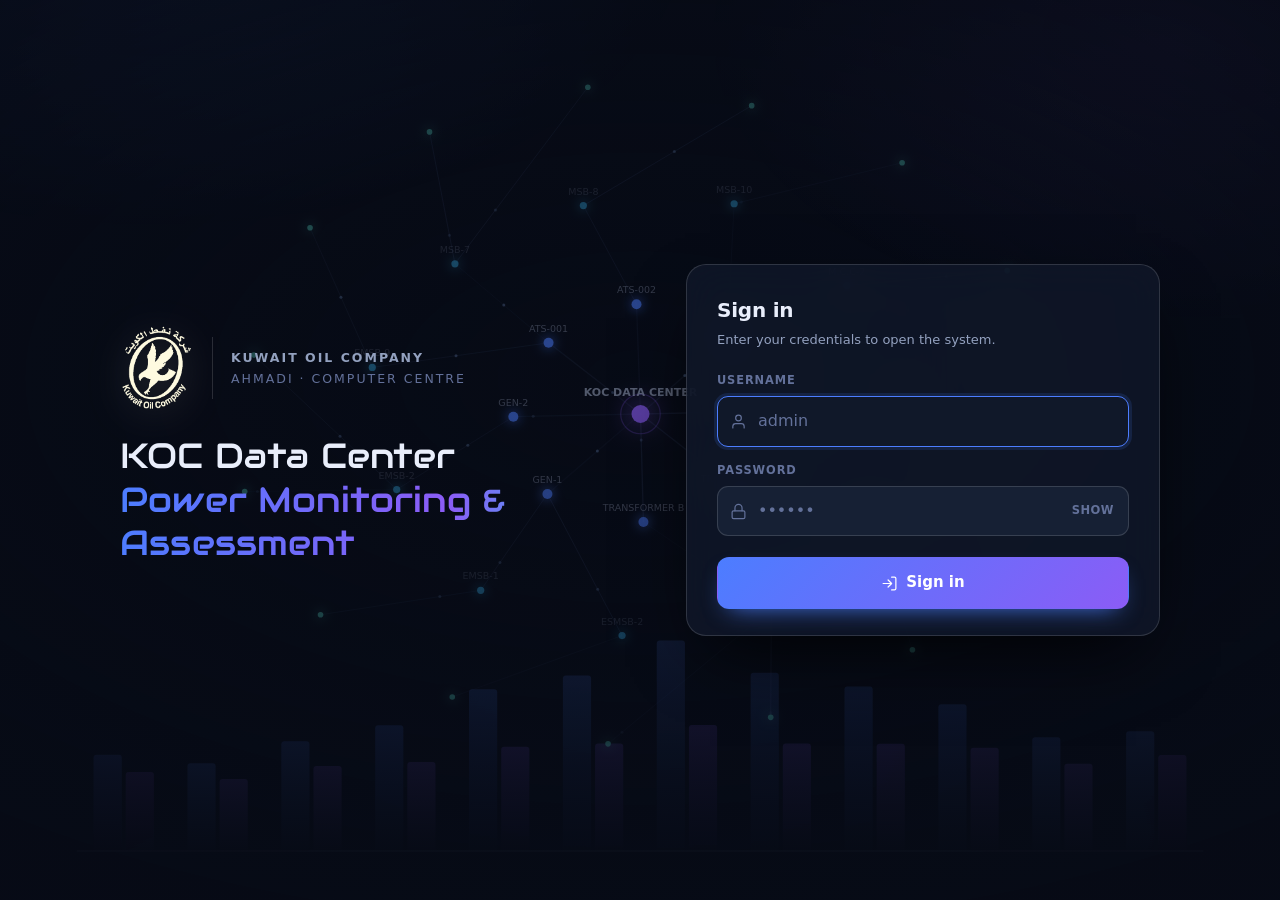
==== index.html @ 0321c449 "Build the sheet URL into the app, so every PC connects Other PCs still opened on "not connected to t" ====
<!DOCTYPE html>
<html lang="en" data-theme="dark">
<head>
<meta charset="utf-8">
<meta name="viewport" content="width=device-width, initial-scale=1, viewport-fit=cover">
<title>KOC Data Center — Electrical Records</title>
<link rel="icon" href="favicon.png" type="image/png">
<link rel="apple-touch-icon" href="apple-touch-icon.png">
<link rel="stylesheet" href="assets/css/theme.css?v=86dce53a">
<script src="assets/js/auth.js?v=86dce53a"></script>
<script>KOCAuth.require();</script>
<style>
    /* ---------- hero ---------- */
    .hero {
        position: relative;
        overflow: hidden;
        border: 1px solid var(--border);
        border-radius: var(--radius);
        background:
            radial-gradient(900px 260px at 82% -30%, rgba(139,92,246,.20), transparent 70%),
            radial-gradient(700px 240px at 8% -20%, rgba(76,125,255,.24), transparent 70%),
            var(--surface);
        box-shadow: var(--shadow);
        padding: 26px 28px 24px;
        margin-bottom: 18px;
    }

    /* The faint grid behind the hero - decoration, drawn with a gradient
       rather than an image so it costs nothing and follows the theme. */
    .hero::after {
        content: '';
        position: absolute; inset: 0;
        background-image:
            linear-gradient(var(--border) 1px, transparent 1px),
            linear-gradient(90deg, var(--border) 1px, transparent 1px);
        background-size: 46px 46px;
        opacity: .5;
        mask-image: linear-gradient(105deg, transparent 38%, #000 100%);
        -webkit-mask-image: linear-gradient(105deg, transparent 38%, #000 100%);
        pointer-events: none;
    }

    .hero > * { position: relative; z-index: 1; }

    .hero h1 {
        margin: 0 0 6px;
        font-size: 30px;
        font-weight: 680;
        letter-spacing: -.6px;
    }

    .hero-line { margin: 0; font-size: 13.4px; color: var(--text-dim); }
    /* nowrap so a narrow screen never breaks a date at its hyphens */
    .hero-line b { color: var(--text); font-weight: 600; white-space: nowrap; }

    .hero-meta {
        display: flex; flex-wrap: wrap; gap: 8px 18px;
        margin-top: 16px; font-size: 12.6px; color: var(--text-faint);
    }
    .hero-meta > span { display: inline-flex; align-items: center; gap: 7px; }
    .hero-meta i {
        width: 6px; height: 6px; border-radius: 50%;
        background: var(--accent); flex: 0 0 6px;
    }
    .hero-meta i.v2 { background: var(--accent-2); }

    /* ---------- section heads ---------- */
    .sec-head {
        display: flex; align-items: baseline; gap: 12px;
        margin: 26px 2px 12px;
    }
    .sec-head h2 {
        margin: 0; font-size: 13px; font-weight: 640;
        letter-spacing: .10em; text-transform: uppercase;
        color: var(--text-faint);
    }
    .sec-head .live-note { margin-left: auto; font-size: 12.2px; text-align: right; }

    .live-note { color: var(--text-faint); }
    .live-note.ok   { color: var(--good); }
    .live-note.warn { color: var(--warn); }

    /* ---------- KPI tiles ---------- */
    .kpis {
        display: grid;
        grid-template-columns: repeat(auto-fit, minmax(212px, 1fr));
        gap: 14px;
    }

    .kpi {
        background: var(--surface);
        border: 1px solid var(--border);
        border-radius: 14px;
        padding: 16px 18px 15px;
        box-shadow: var(--shadow);
    }

    .kpi-label {
        font-size: 11.4px; font-weight: 620; letter-spacing: .085em;
        text-transform: uppercase; color: var(--text-faint);
        margin-bottom: 9px;
    }

    .kpi-value {
        font-size: 26px; font-weight: 660; letter-spacing: -.5px;
        line-height: 1.1; font-variant-numeric: tabular-nums;
    }
    .kpi-value.good { color: var(--good); }
    .kpi-value.warn { color: var(--warn); }
    .kpi-value.bad  { color: var(--bad); }

    .kpi-sub {
        margin-top: 7px; font-size: 12.2px; line-height: 1.45;
        color: var(--text-dim); min-height: 2.6em;
    }

    /* ---------- panels ---------- */
    .panel {
        background: var(--surface);
        border: 1px solid var(--border);
        border-radius: 14px;
        box-shadow: var(--shadow);
        padding: 20px 22px;
    }

    /* ---------- capacity ladder ---------- */
    .cap-top {
        display: flex; align-items: baseline; gap: 10px;
        flex-wrap: wrap; margin-bottom: 18px;
    }
    .cap-top h3 { margin: 0; font-size: 14.5px; font-weight: 620; }
    .cap-reading {
        margin-left: auto; font-size: 13px; color: var(--text-dim);
        font-variant-numeric: tabular-nums;
    }

    /* period picker - which years the peak is taken from */
    .cap-period {
        display: inline-flex; align-items: center; gap: 6px;
        font-size: 12.4px; color: var(--text-faint);
    }
    .cap-period select {
        width: auto; padding: 5px 8px; font-size: 12.6px;
        border-radius: 8px; font-variant-numeric: tabular-nums;
    }
    .cap-period .dash { opacity: .7; }
    .cap-period.busy { opacity: .55; }

    .cap-track {
        position: relative; height: 26px;
        border-radius: 7px; background: var(--surface-3);
    }

    .cap-fill {
        height: 100%; width: 0;
        border-radius: 7px 3px 3px 7px;
        background: linear-gradient(90deg, var(--accent), var(--accent-2));
        transition: width .55s cubic-bezier(.2,.7,.3,1);
    }
    .cap-fill.over { background: linear-gradient(90deg, var(--warn), var(--bad)); }

    .cap-mark {
        position: absolute; top: -5px; bottom: -5px;
        width: 2px; background: var(--bad); border-radius: 2px;
    }
    .cap-mark::after {
        content: ''; position: absolute; left: -3px; top: -3px;
        width: 8px; height: 8px; border-radius: 50%; background: var(--bad);
    }

    /* where the latest reading falls, against a bar filled to the peak */
    .cap-mark.now { background: var(--text); opacity: .75; }
    .cap-mark.now::after { background: var(--text); }

    .cap-scale {
        position: relative; height: 18px; margin-top: 10px;
        font-size: 11.6px; color: var(--text-faint);
        font-variant-numeric: tabular-nums;
    }
    .cap-scale span { position: absolute; white-space: nowrap; }
    .cap-scale .zero  { left: 0; }
    .cap-scale .plate { right: 0; }

    /* The ceiling is named here rather than floated over the track at its own
       position: at 87 % of the width its label lands on top of the plate
       figure on a narrow screen. The marker still shows where it falls. */
    .cap-legend {
        display: flex; align-items: center; gap: 8px;
        margin-top: 4px; font-size: 11.8px; color: var(--text-faint);
        font-variant-numeric: tabular-nums;
    }
    .cap-legend .dot {
        width: 8px; height: 8px; border-radius: 50%;
        background: var(--bad); flex: 0 0 8px;
    }
    .cap-legend .dot.now { background: var(--text); opacity: .75; }
    .cap-legend + .cap-legend { margin-top: 5px; }

    .cap-foot {
        margin: 18px 0 0; font-size: 12.4px; line-height: 1.55;
        color: var(--text-dim);
    }
    .cap-foot a { color: var(--accent); text-decoration: none; white-space: nowrap; }
    .cap-foot a:hover { text-decoration: underline; }

    /* ---------- incomer phase bars ---------- */
    .incomers { display: grid; grid-template-columns: 1fr 1fr; gap: 14px; }

    .incomer-head {
        display: flex; align-items: baseline; gap: 10px; margin-bottom: 15px;
    }
    .incomer-head h3 { margin: 0; font-size: 14.5px; font-weight: 620; }
    .incomer-head .src { font-size: 12px; color: var(--text-faint); }
    .incomer-unbal {
        margin-left: auto; font-size: 12px; color: var(--text-faint);
        font-variant-numeric: tabular-nums;
    }
    .incomer-unbal.warn { color: var(--warn); }

    .ph-row {
        display: grid; grid-template-columns: 16px 1fr 66px;
        align-items: center; gap: 10px; margin-bottom: 9px;
    }
    .ph-row:last-child { margin-bottom: 0; }

    .ph-tag {
        font-size: 11.5px; font-weight: 680; text-align: center;
        color: var(--text-faint);
    }

    .ph-track {
        height: 9px; border-radius: 5px;
        background: var(--surface-3); overflow: hidden;
    }
    .ph-fill {
        height: 100%; width: 0; border-radius: 5px;
        transition: width .55s cubic-bezier(.2,.7,.3,1);
    }
    .ph-fill.r { background: #f87171; }
    .ph-fill.y { background: #fbbf24; }
    .ph-fill.b { background: #60a5fa; }

    .ph-val {
        font-size: 12.4px; text-align: right; color: var(--text-dim);
        font-variant-numeric: tabular-nums;
    }

    /* ---------- navigation cards ---------- */
    .cards {
        display: grid;
        grid-template-columns: repeat(auto-fill, minmax(280px, 1fr));
        gap: 14px;
    }

    .card {
        display: block; text-decoration: none; color: inherit;
        background: var(--surface);
        border: 1px solid var(--border);
        border-radius: 14px;
        box-shadow: var(--shadow);
        padding: 18px 20px;
        transition: border-color .15s, transform .12s;
    }
    a.card:hover { border-color: rgba(76,125,255,.42); transform: translateY(-2px); }

    .card-top { display: flex; align-items: center; gap: 10px; margin-bottom: 9px; }
    .card-top svg.i { width: 19px; height: 19px; flex: 0 0 19px; stroke: var(--accent); }
    .card h3 { margin: 0; font-size: 15px; font-weight: 620; }
    .card-top .go {
        margin-left: auto; width: 15px; height: 15px; flex: 0 0 15px;
        stroke: var(--text-faint); transition: stroke .15s, transform .15s;
    }
    a.card:hover .go { stroke: var(--accent); transform: translateX(3px); }
    .card p { margin: 0; font-size: 12.9px; color: var(--text-dim); line-height: 1.5; }

    /* ---------- sources ---------- */
    .sources {
        margin-top: 26px;
        border-top: 1px solid var(--border);
        padding-top: 14px;
    }
    .sources summary {
        cursor: pointer; font-size: 12.2px; color: var(--text-faint);
        list-style: none; display: inline-flex; align-items: center; gap: 7px;
    }
    .sources summary::-webkit-details-marker { display: none; }
    .sources summary::before { content: '\25B8'; font-size: 10px; transition: transform .15s; }
    .sources[open] summary::before { transform: rotate(90deg); }
    .sources summary:hover { color: var(--text-dim); }
    .sources dl {
        margin: 12px 0 0; font-size: 12.2px; line-height: 1.6;
        color: var(--text-dim);
        display: grid; grid-template-columns: auto 1fr; gap: 4px 18px;
    }
    .sources dt { color: var(--text-faint); white-space: nowrap; }
    .sources dd { margin: 0; }

    @media (max-width: 760px) {
        .hero { padding: 22px 20px 20px; }
        .hero h1 { font-size: 25px; }
        .incomers { grid-template-columns: 1fr; }
        .sec-head { flex-wrap: wrap; }
        .sec-head .live-note { margin-left: 0; width: 100%; text-align: left; }
    }
</style>
</head>
<body>

<div class="app">
    <aside class="sidebar">
        <div class="brand">
            <div class="brand-badge">DC</div>
            <div>
                <div class="brand-name">KOC Data Center</div>
                <div class="brand-sub">Electrical records</div>
            </div>
        </div>

        <div>
            <div class="nav-label">Readings</div>
            <nav class="nav">
                <a href="load-reading.html">
                    <svg class="i" viewBox="0 0 24 24"><path d="M3 12h4l3 8 4-16 3 8h4"/></svg>
                    Load Reading
                </a>
                <a href="single-line.html">
                    <svg class="i" viewBox="0 0 24 24"><path d="M4 4v6h16V4M4 14v6h16v-6M12 10v4"/></svg>
                    Single Line Diagram
                </a>
            </nav>
        </div>

        <div>
            <div class="nav-label">Analysis</div>
            <nav class="nav">
                <a href="assessment.html">
                    <svg class="i" viewBox="0 0 24 24"><path d="M4 19V5m0 14h16M8 15l3-4 3 3 5-7"/></svg>
                    Power System Assessment
                </a>
                <a href="additional-load.html">
                    <svg class="i" viewBox="0 0 24 24"><path d="M12 5v14M5 12h14"/></svg>
                    Additional Load Study
                </a>
            </nav>
        </div>

        <div class="side-foot">
            <button id="signOut" class="side-signout" type="button">
                <svg class="i" viewBox="0 0 24 24"><path d="M9 21H5a2 2 0 0 1-2-2V5a2 2 0 0 1 2-2h4M16 17l5-5-5-5M21 12H9"/></svg>
                <span>Sign out <em id="whoAmI"></em></span>
            </button>
        </div>
    </aside>

    <main class="main">
        <div class="wrap">
            <div class="topbar">
                <div></div>
                <div class="topbar-actions">
                    <button id="themeBtn" class="icon-btn" type="button" aria-label="Switch theme">
                        <svg class="i ico-sun" viewBox="0 0 24 24"><circle cx="12" cy="12" r="4"/><path d="M12 2v2M12 20v2M4.9 4.9l1.4 1.4M17.7 17.7l1.4 1.4M2 12h2M20 12h2M4.9 19.1l1.4-1.4M17.7 6.3l1.4-1.4"/></svg><svg class="i ico-moon" viewBox="0 0 24 24"><path d="M21 12.8A9 9 0 1 1 11.2 3a7 7 0 0 0 9.8 9.8z"/></svg>
                    </button>
                </div>
            </div>

            <section class="hero">
                <h1>KOC Data Center</h1>
                <p class="hero-line">
                    Power Monitoring &amp; Assessment &mdash; last reading
                    <b id="readingDate">&mdash;</b>, <b id="readingCount">&mdash;</b> circuits recorded
                </p>
                <div class="hero-meta">
                    <span><i></i><span id="sysLine">&nbsp;</span></span>
                    <span><i class="v2"></i><span id="plantLine">&nbsp;</span></span>
                </div>
            </section>

            <div class="sec-head">
                <h2>Present loading</h2>
                <span id="mdSource" class="live-note">Reading the sheet&hellip;</span>
            </div>

            <div class="kpis">
                <div class="kpi">
                    <div class="kpi-label">Latest reading</div>
                    <div id="kpiDemand" class="kpi-value">&mdash;</div>
                    <div id="kpiDemandSub" class="kpi-sub"></div>
                </div>
                <div class="kpi">
                    <div id="kpiPeakLabel" class="kpi-label">Peak on record</div>
                    <div id="kpiPeak" class="kpi-value">&mdash;</div>
                    <div id="kpiPeakSub" class="kpi-sub"></div>
                </div>
                <div class="kpi">
                    <div class="kpi-label">Contingency, on the peak</div>
                    <div id="kpiUtil" class="kpi-value">&mdash;</div>
                    <div id="kpiUtilSub" class="kpi-sub"></div>
                </div>
                <div class="kpi">
                    <div class="kpi-label">Circuits monitored</div>
                    <div id="kpiCircuits" class="kpi-value">&mdash;</div>
                    <div id="kpiCircuitsSub" class="kpi-sub"></div>
                </div>
            </div>

            <div class="sec-head">
                <h2>Transformer capacity</h2>
            </div>

            <div class="panel">
                <div class="cap-top">
                    <h3>Demand against one transformer</h3>
                    <div id="capPeriod" class="cap-period">
                        <label for="periodFrom">Peak from</label>
                        <select id="periodFrom" aria-label="Period from"></select>
                        <span class="dash">&ndash;</span>
                        <select id="periodTo" aria-label="Period to"></select>
                    </div>
                    <span id="capReading" class="cap-reading"></span>
                </div>

                <div id="capTrack" class="cap-track">
                    <div id="capFill" class="cap-fill"></div>
                    <div id="capNowMark" class="cap-mark now" hidden></div>
                    <div id="capCeilMark" class="cap-mark" style="left:87%"></div>
                </div>

                <div class="cap-scale">
                    <span class="zero">0 A</span>
                    <span id="capPlateLabel" class="plate">&mdash;</span>
                </div>

                <div class="cap-legend">
                    <span class="dot"></span>
                    <span id="capCeilLabel">&mdash;</span>
                </div>
                <div class="cap-legend">
                    <span class="dot now"></span>
                    <span id="capNowLabel"></span>
                </div>

                <p class="cap-foot">
                    The coupler is normally open and interlocked, so the binding case is the loss
                    of one transformer: the survivor must carry the whole demand with a 15&nbsp;%
                    margin (KOC-E-003 Pt&nbsp;1 cl.&nbsp;12.4). The bar is filled to the
                    <b>highest demand on record</b>, because that is the demand the clause tests
                    &mdash; a single later reading that happens to be lower does not relieve it.
                    <a href="assessment.html">Full assessment &rarr;</a>
                </p>
            </div>

            <div class="sec-head">
                <h2>Incomer balance</h2>
            </div>

            <div class="incomers">
                <div class="panel">
                    <div class="incomer-head">
                        <h3>Incomer A</h3>
                        <span class="src">TR-A via ACB-4</span>
                        <span id="inAUnbal" class="incomer-unbal"></span>
                    </div>
                    <div class="ph-row">
                        <div class="ph-tag">R</div>
                        <div class="ph-track"><div id="inAR" class="ph-fill r"></div></div>
                        <div id="inARVal" class="ph-val">&mdash;</div>
                    </div>
                    <div class="ph-row">
                        <div class="ph-tag">Y</div>
                        <div class="ph-track"><div id="inAY" class="ph-fill y"></div></div>
                        <div id="inAYVal" class="ph-val">&mdash;</div>
                    </div>
                    <div class="ph-row">
                        <div class="ph-tag">B</div>
                        <div class="ph-track"><div id="inAB" class="ph-fill b"></div></div>
                        <div id="inABVal" class="ph-val">&mdash;</div>
                    </div>
                </div>

                <div class="panel">
                    <div class="incomer-head">
                        <h3>Incomer B</h3>
                        <span class="src">TR-B via ACB-3</span>
                        <span id="inBUnbal" class="incomer-unbal"></span>
                    </div>
                    <div class="ph-row">
                        <div class="ph-tag">R</div>
                        <div class="ph-track"><div id="inBR" class="ph-fill r"></div></div>
                        <div id="inBRVal" class="ph-val">&mdash;</div>
                    </div>
                    <div class="ph-row">
                        <div class="ph-tag">Y</div>
                        <div class="ph-track"><div id="inBY" class="ph-fill y"></div></div>
                        <div id="inBYVal" class="ph-val">&mdash;</div>
                    </div>
                    <div class="ph-row">
                        <div class="ph-tag">B</div>
                        <div class="ph-track"><div id="inBB" class="ph-fill b"></div></div>
                        <div id="inBBVal" class="ph-val">&mdash;</div>
                    </div>
                </div>
            </div>

            <div class="sec-head">
                <h2>Records</h2>
            </div>

            <div class="cards">
                <a class="card" href="load-reading.html">
                    <div class="card-top">
                        <svg class="i" viewBox="0 0 24 24"><path d="M3 12h4l3 8 4-16 3 8h4"/></svg>
                        <h3>Load Reading</h3>
                        <svg class="go" viewBox="0 0 24 24"><path d="M5 12h14M13 6l6 6-6 6"/></svg>
                    </div>
                    <p>
                        R, Y and B phase currents for the incomers and boards, plus every
                        outgoing breaker on PDU&nbsp;1 to PDU&nbsp;8. Saves to a Google Sheet.
                    </p>
                </a>

                <a class="card" href="single-line.html">
                    <div class="card-top">
                        <svg class="i" viewBox="0 0 24 24"><path d="M4 4v6h16V4M4 14v6h16v-6M12 10v4"/></svg>
                        <h3>Single Line Diagram</h3>
                        <svg class="go" viewBox="0 0 24 24"><path d="M5 12h14M13 6l6 6-6 6"/></svg>
                    </div>
                    <p>
                        Transformers, generators, ATSs, the LT board and both UPS chains down to
                        the cabins &mdash; with the current flow animated from the readings
                        recorded for a chosen date.
                    </p>
                </a>

                <a class="card" href="assessment.html">
                    <div class="card-top">
                        <svg class="i" viewBox="0 0 24 24"><path d="M4 19V5m0 14h16M8 15l3-4 3 3 5-7"/></svg>
                        <h3>Power System Assessment</h3>
                        <svg class="go" viewBox="0 0 24 24"><path d="M5 12h14M13 6l6 6-6 6"/></svg>
                    </div>
                    <p>
                        The recorded currents judged against the KOC criteria &mdash; transformer
                        contingency capacity, generator capacity, feeder ratings and the headroom
                        left for additional load. Every verdict cites its clause.
                    </p>
                </a>

                <a class="card" href="additional-load.html">
                    <div class="card-top">
                        <svg class="i" viewBox="0 0 24 24"><path d="M12 5v14M5 12h14"/></svg>
                        <h3>Additional Load Study</h3>
                        <svg class="go" viewBox="0 0 24 24"><path d="M5 12h14M13 6l6 6-6 6"/></svg>
                    </div>
                    <p>
                        A proposed load run through the KOC assessment sequence &mdash; transformer
                        contingency, generator, every feeder on the supply path, and the UPS
                        redundancy. Accept or reject, with the clause and the margin.
                    </p>
                </a>
            </div>

            <details class="sources">
                <summary>Data sources</summary>
                <dl>
                    <dt>Equipment list</dt>
                    <dd>Computer Centre single line diagram EI-CC-S/S-001, issue 06-09-26</dd>
                    <dt>PDU circuits</dt>
                    <dd>PDU-01 to PDU-08 single line diagrams; rack names from the data centre load schedule</dd>
                    <dt>Transformer rating</dt>
                    <dd>ELIN nameplate, serial 1.538710 &mdash; 84 A HV / 2133 A LV</dd>
                    <dt>Assessment criteria</dt>
                    <dd>KOC-E-003 Part 1 Rev 4, KOC-E-005 Rev 1, KOC-E-007 Rev 1, KOC-E-008 Rev 6</dd>
                    <dt>Readings</dt>
                    <dd>Entered on the Load Reading page, held in the connected Google Sheet</dd>
                </dl>
            </details>
        </div>
    </main>
</div>

<script>
(function () {
    var KEY = 'koc-dc-theme';
    var btn = document.getElementById('themeBtn');
    function apply(t) {
        document.documentElement.setAttribute('data-theme', t);
        try { localStorage.setItem(KEY, t); } catch (e) { /* ignore */ }
    }
    var saved;
    try { saved = localStorage.getItem(KEY); } catch (e) { saved = null; }
    apply(saved || 'dark');
    btn.addEventListener('click', function () {
        apply(document.documentElement.getAttribute('data-theme') === 'light' ? 'dark' : 'light');
    });
})();
</script>
<script src="assets/js/config.js?v=86dce53a"></script>
<script src="assets/js/koc-criteria.js?v=86dce53a"></script>
<script src="assets/js/system-model.js?v=86dce53a"></script>
<script src="assets/js/home.js?v=86dce53a"></script>
<script src="assets/js/auth-ui.js?v=86dce53a"></script>
</body>
</html>
---- assets/css/theme.css ----
/* =============================================================
   Audiowide - self hosted

   Served from assets/fonts rather than fonts.googleapis.com, so the
   title still sets correctly on a network that blocks Google. 21 kB for
   both subsets, and the unicode-range means a page of plain English
   fetches only the 14 kB latin file.

   SIL Open Font License 1.1. The licence travels with the font, in
   assets/fonts/Audiowide-OFL.txt - it must stay there if these files
   are copied anywhere else.
   ============================================================= */

@font-face {
    font-family: 'Audiowide';
    font-style: normal;
    font-weight: 400;
    font-display: swap;
    src: url('../fonts/audiowide-latin.woff2') format('woff2');
    unicode-range: U+0000-00FF, U+0131, U+0152-0153, U+02BB-02BC, U+02C6, U+02DA,
                   U+02DC, U+0304, U+0308, U+0329, U+2000-206F, U+20AC, U+2122,
                   U+2191, U+2193, U+2212, U+2215, U+FEFF, U+FFFD;
}
@font-face {
    font-family: 'Audiowide';
    font-style: normal;
    font-weight: 400;
    font-display: swap;
    src: url('../fonts/audiowide-latin-ext.woff2') format('woff2');
    unicode-range: U+0100-02BA, U+02BD-02C5, U+02C7-02CC, U+02CE-02D7, U+02DD-02FF,
                   U+0304, U+0308, U+0329, U+1D00-1DBF, U+1E00-1E9F, U+1EF2-1EFF,
                   U+2020, U+20A0-20AB, U+20AD-20C0, U+2113, U+2C60-2C7F, U+A720-A7FF;
}

/* =============================================================
   KOC Data Center - shared theme
   Design tokens follow the existing KOC pages so the two sit
   together visually, but this project is self-contained: nothing
   here is loaded from the Substation web app.
   ============================================================= */

:root {
    color-scheme: dark;
    --bg:            #070b16;
    --bg-elev:       #0d1424;
    --surface:       #101829;
    --surface-2:     #162034;
    --surface-3:     #1c2842;
    --border:        rgba(255,255,255,.08);
    --border-strong: rgba(255,255,255,.14);
    --text:          #e9eefb;
    --text-dim:      #93a1bf;
    --text-faint:    #63719a;
    --accent:        #4c7dff;
    --accent-2:      #8b5cf6;
    --accent-soft:   rgba(76,125,255,.14);
    --good:          #34d399;   --good-soft: rgba(52,211,153,.14);
    --warn:          #fbbf24;   --warn-soft: rgba(251,191,36,.14);
    --bad:           #f87171;   --bad-soft:  rgba(248,113,113,.14);
    --feed-a:        #4c7dff;
    --feed-b:        #8b5cf6;
    --shadow:        0 18px 40px -18px rgba(0,0,0,.85);
    --radius:        18px;
    --sidebar-w:     252px;
}

html[data-theme="light"] {
    color-scheme: light;
    --bg:            #f4f6fc;
    --bg-elev:       #ffffff;
    --surface:       #ffffff;
    --surface-2:     #f7f9ff;
    --surface-3:     #eef2fd;
    --border:        rgba(16,24,41,.10);
    --border-strong: rgba(16,24,41,.18);
    --text:          #101829;
    --text-dim:      #4c5980;
    --text-faint:    #7b87a8;
    --accent-soft:   rgba(76,125,255,.12);
    --good-soft:     rgba(16,150,105,.13);
    --warn-soft:     rgba(190,130,10,.14);
    --bad-soft:      rgba(200,50,50,.12);
    --shadow:        0 18px 40px -22px rgba(16,24,41,.30);
}

* { box-sizing: border-box; }

/* Author display rules below (buttons, banners, flex rows) override the
   browser's own [hidden] rule, so restate it with priority. Without this,
   el.hidden = true silently does nothing. */
[hidden] { display: none !important; }

html, body { height: 100%; }

html {
    -webkit-text-size-adjust: 100%;
    text-size-adjust: 100%;
}

body {
    margin: 0;
    background: var(--bg);
    color: var(--text);
    font: 15px/1.55 -apple-system, BlinkMacSystemFont, "Segoe UI", system-ui, Roboto, Arial, sans-serif;
    -webkit-font-smoothing: antialiased;
    -webkit-tap-highlight-color: transparent;
    overscroll-behavior-y: contain;
}

body::before {
    content: "";
    position: fixed;
    inset: 0;
    pointer-events: none;
    z-index: 0;
    background:
        radial-gradient(900px 500px at 12% -8%,  rgba(76,125,255,.16), transparent 60%),
        radial-gradient(760px 460px at 92% 4%,   rgba(139,92,246,.13), transparent 62%);
}

/* ---------- shell ---------- */

.app { position: relative; z-index: 1; display: flex; min-height: 100vh; }

.sidebar {
    width: var(--sidebar-w);
    flex: 0 0 var(--sidebar-w);
    background: var(--bg-elev);
    border-right: 1px solid var(--border);
    padding: 20px 16px;
    display: flex;
    flex-direction: column;
    gap: 22px;
    position: sticky;
    top: 0;
    height: 100vh;
    overflow-y: auto;
}

.brand { display: flex; align-items: center; gap: 11px; }

.brand-badge {
    width: 38px; height: 38px;
    flex: 0 0 38px;
    border-radius: 11px;
    display: grid; place-items: center;
    background: linear-gradient(135deg, var(--accent), var(--accent-2));
    color: #fff; font-weight: 700; font-size: 13px;
    letter-spacing: .5px;
    box-shadow: 0 8px 18px -8px rgba(76,125,255,.9);
}

.brand-name { font-weight: 650; font-size: 14.5px; line-height: 1.2; }
.brand-sub  { font-size: 11.5px; color: var(--text-faint); }

.nav-label {
    font-size: 10.5px;
    letter-spacing: .13em;
    text-transform: uppercase;
    color: var(--text-faint);
    margin: 0 0 8px 6px;
}

.nav { display: flex; flex-direction: column; gap: 3px; }

.nav a {
    display: flex; align-items: center; gap: 10px;
    padding: 9px 11px;
    border-radius: 11px;
    color: var(--text-dim);
    text-decoration: none;
    font-size: 13.6px;
    border: 1px solid transparent;
    transition: background .15s, color .15s, border-color .15s;
}

.nav a:hover { background: var(--surface-2); color: var(--text); }

.nav a.active {
    background: var(--accent-soft);
    color: var(--text);
    border-color: rgba(76,125,255,.30);
    font-weight: 560;
}

.nav a.soon { opacity: .48; cursor: default; }
.nav a.soon:hover { background: transparent; color: var(--text-dim); }

.nav .tag {
    margin-left: auto;
    font-size: 9.5px;
    letter-spacing: .06em;
    text-transform: uppercase;
    color: var(--text-faint);
    border: 1px solid var(--border);
    border-radius: 999px;
    padding: 1px 6px;
}

svg.i {
    width: 17px; height: 17px; flex: 0 0 17px;
    stroke: currentColor; fill: none;
    stroke-width: 1.7; stroke-linecap: round; stroke-linejoin: round;
}

.side-foot { margin-top: auto; }

.side-card {
    background: var(--surface);
    border: 1px solid var(--border);
    border-radius: 13px;
    padding: 11px 12px;
    font-size: 11.6px;
    color: var(--text-faint);
    line-height: 1.5;
}

.side-card b { color: var(--text-dim); font-weight: 600; }

/* ---------- docked sidebar ----------
   Collapses to an icon rail, which gives a wide drawing back about 200px
   of screen. Navigation stays reachable, so nothing is lost. */

.app.nav-docked .sidebar { width: 58px; flex: 0 0 58px; padding: 18px 8px; }
.app.nav-docked .brand-badge { margin: 0 auto; }
.app.nav-docked .brand > div:last-child,
.app.nav-docked .nav-label,
.app.nav-docked .side-foot,
.app.nav-docked .nav .tag,
.app.nav-docked .nav a > span:not(.tag) { display: none; }
.app.nav-docked .nav a { justify-content: center; padding: 10px 0; }
.app.nav-docked .nav a svg.i { margin: 0; }

/* the label text sits as a bare text node, so hide it by size instead */
.app.nav-docked .nav a { font-size: 0; gap: 0; }
.app.nav-docked .nav a svg.i { font-size: 14px; }

.dock-btn svg.i { transition: transform .18s; }
.app.nav-docked .dock-btn svg.i { transform: rotate(180deg); }

@media (max-width: 860px) {
    .app.nav-docked .sidebar { width: 100%; flex: none; padding: 12px 14px; }
    .app.nav-docked .nav a { font-size: 13px; }
    .dock-btn { display: none; }
}

/* ---------- main ---------- */

.main { flex: 1; min-width: 0; }

.wrap { max-width: 1080px; margin: 0 auto; padding: 26px 30px 80px; }

.topbar {
    display: flex; align-items: flex-start; gap: 18px;
    flex-wrap: wrap;
    margin-bottom: 24px;
}

.page-title { margin: 0; font-size: 25px; font-weight: 660; letter-spacing: -.01em; }
.page-sub   { margin: 5px 0 0; color: var(--text-dim); font-size: 13.6px; max-width: 62ch; }

.topbar-actions { margin-left: auto; display: flex; gap: 9px; align-items: center; }

/* ---------- controls ---------- */

button, .btn {
    font: inherit;
    cursor: pointer;
    border-radius: 11px;
    border: 1px solid var(--border-strong);
    background: var(--surface-2);
    color: var(--text);
    padding: 9px 15px;
    display: inline-flex; align-items: center; gap: 8px;
    transition: background .15s, border-color .15s, transform .08s, opacity .15s;
}

button:hover, .btn:hover { background: var(--surface-3); }
button:active, .btn:active { transform: translateY(1px); }
button:disabled { opacity: .5; cursor: not-allowed; transform: none; }

.btn-primary {
    background: linear-gradient(135deg, var(--accent), var(--accent-2));
    border-color: transparent;
    color: #fff;
    font-weight: 580;
    box-shadow: 0 10px 24px -12px rgba(76,125,255,.95);
}

.btn-primary:hover { background: linear-gradient(135deg, #5b88ff, #9668f7); }

.icon-btn { padding: 9px; border-radius: 10px; }

.btn-sm { padding: 6px 11px; font-size: 12.6px; border-radius: 9px; }

input, select, textarea {
    font: inherit;
    color: var(--text);
    background: var(--surface-2);
    border: 1px solid var(--border-strong);
    border-radius: 10px;
    padding: 8px 11px;
    width: 100%;
    transition: border-color .15s, box-shadow .15s, background .15s;
}

input:focus, select:focus, textarea:focus {
    outline: none;
    border-color: var(--accent);
    box-shadow: 0 0 0 3px var(--accent-soft);
    background: var(--surface);
}

input::placeholder { color: var(--text-faint); }

input[type="number"] { -moz-appearance: textfield; }
input[type="number"]::-webkit-outer-spin-button,
input[type="number"]::-webkit-inner-spin-button { -webkit-appearance: none; margin: 0; }

label { display: block; font-size: 12px; color: var(--text-dim); margin-bottom: 5px; }

/* ---------- section ---------- */

.section {
    background: var(--surface);
    border: 1px solid var(--border);
    border-radius: var(--radius);
    box-shadow: var(--shadow);
    padding: 20px 22px;
    margin-bottom: 20px;
}

.section-head {
    display: flex; align-items: center; gap: 11px;
    margin: 0 0 16px;
    flex-wrap: wrap;
}

.section-head h2 { margin: 0; font-size: 15.5px; font-weight: 620; letter-spacing: .005em; }
.section-head .hint { font-size: 12.4px; color: var(--text-faint); }
.section-head .spacer { margin-left: auto; }

.grid { display: grid; gap: 14px; }
.grid-3 { grid-template-columns: repeat(3, 1fr); }
.grid-4 { grid-template-columns: repeat(4, 1fr); }

/* ---------- reading rows ---------- */

.rowset { display: flex; flex-direction: column; gap: 7px; }

.rowhead, .row {
    display: grid;
    grid-template-columns: minmax(168px, 1.2fr) 82px 82px 82px 116px 190px;
    gap: 10px;
    align-items: center;
}

.rowhead {
    padding: 0 12px 6px;
    font-size: 10.6px;
    letter-spacing: .12em;
    text-transform: uppercase;
    color: var(--text-faint);
    position: sticky;
    top: 0;
    background: var(--surface);
    z-index: 2;
    border-bottom: 1px solid var(--border);
    margin-bottom: 4px;
}

.rowhead .num { text-align: center; }
.row .cell-r, .row .cell-y, .row .cell-b { text-align: center; }

.row {
    background: var(--surface-2);
    border: 1px solid var(--border);
    border-radius: 12px;
    padding: 8px 12px;
    transition: border-color .15s, background .15s;
}

.row:focus-within { border-color: rgba(76,125,255,.42); background: var(--surface-3); }

.row.filled { border-color: rgba(52,211,153,.22); }

.row-name { font-size: 13.4px; font-weight: 540; line-height: 1.25; }
.row-meta { font-size: 11px; color: var(--text-faint); margin-top: 1px; }

.row input { text-align: center; padding: 7px 6px; }

/* phase tinting so R / Y / B are unmistakable in the field */
.row input.p-r { border-bottom: 2px solid rgba(248,113,113,.55); }
.row input.p-y { border-bottom: 2px solid rgba(251,191,36,.55); }
.row input.p-b { border-bottom: 2px solid rgba(76,125,255,.55); }

.rowhead .h-r { color: var(--bad); }
.rowhead .h-y { color: var(--warn); }
.rowhead .h-b { color: var(--accent); }

/* a way marked SPARE on the panel - shown so it can still be recorded if
   something is connected later, but faded so a reading round skips it */
.row.is-spare { opacity: .42; }
.row.is-spare:hover, .row.is-spare:focus-within { opacity: 1; }

/* ---------- phase wiring ---------- */

.phase-tag {
    font-size: 10.4px;
    letter-spacing: .04em;
    padding: 1px 7px;
    border-radius: 999px;
    border: 1px solid var(--border);
    background: var(--surface-3);
    color: var(--text-faint);
    white-space: nowrap;
}

.phase-tag.phase-3 { color: var(--text-dim); }
.phase-tag.phase-R { color: var(--bad);    border-color: rgba(248,113,113,.28); }
.phase-tag.phase-Y { color: var(--warn);   border-color: rgba(251,191,36,.28); }
.phase-tag.phase-B { color: var(--accent); border-color: rgba(76,125,255,.28); }


.row-meta { display: flex; align-items: center; gap: 8px; flex-wrap: wrap; }

.cell-r.phase-off, .cell-y.phase-off, .cell-b.phase-off {
    display: flex;
    align-items: center;
    justify-content: center;
}

.phase-off input { display: none; }

.phase-off::after {
    content: "\2014";
    color: var(--text-faint);
    opacity: .4;
    font-size: 13px;
}

/* ---------- derived readout ---------- */

.calc {
    display: flex; gap: 6px; align-items: center; justify-content: flex-end;
    font-size: 11.4px;
}

.pill {
    border-radius: 999px;
    padding: 2px 8px;
    border: 1px solid var(--border);
    background: var(--surface-3);
    color: var(--text-faint);
    white-space: nowrap;
    font-variant-numeric: tabular-nums;
}

.pill.ok   { background: var(--good-soft); border-color: rgba(52,211,153,.3);  color: var(--good); }
.pill.warn { background: var(--warn-soft); border-color: rgba(251,191,36,.3);  color: var(--warn); }
.pill.bad  { background: var(--bad-soft);  border-color: rgba(248,113,113,.3); color: var(--bad); }

/* ---------- PDU panels ---------- */

.pdu {
    border: 1px solid var(--border);
    border-radius: 14px;
    background: var(--surface-2);
    margin-bottom: 10px;
    overflow: hidden;
}

.pdu-head {
    display: flex; align-items: center; gap: 11px;
    padding: 10px 15px;
}

.pdu-toggle {
    display: flex; align-items: center; gap: 11px;
    flex: 1;
    min-width: 0;
    background: transparent;
    border: 0;
    border-radius: 9px;
    padding: 6px 8px;
    margin: 0 -8px;
    text-align: left;
    user-select: none;
}

.pdu-toggle:hover { background: var(--surface-3); }

.pdu-submit { flex: 0 0 auto; white-space: nowrap; }

.pdu-name { font-weight: 600; font-size: 14px; }

.feed-dot { width: 9px; height: 9px; border-radius: 50%; flex: 0 0 9px; }
.feed-A .feed-dot { background: var(--feed-a); box-shadow: 0 0 0 3px rgba(76,125,255,.18); }
.feed-B .feed-dot { background: var(--feed-b); box-shadow: 0 0 0 3px rgba(139,92,246,.18); }

.pdu-meta { font-size: 11.6px; color: var(--text-faint); white-space: nowrap; }
.pdu-progress { flex: 0 0 auto; }

.chev { transition: transform .18s; transform-origin: center; transform-box: fill-box; }
.pdu.open .chev { transform: rotate(90deg); }

.pdu-body { display: none; padding: 4px 15px 15px; }
.pdu.open .pdu-body { display: block; }

.pdu-body .rowhead, .pdu-body .row {
    grid-template-columns: minmax(138px, 1fr) 76px 76px 76px 108px 182px;
}

.pdu-body .rowhead { background: var(--surface-2); }

.endpoint-row {
    display: flex;
    gap: 8px;
    margin-top: 10px;
    flex-wrap: wrap;
}

.endpoint-row input {
    flex: 1 1 260px;
    min-width: 0;
    font-size: 12.5px;
    font-family: ui-monospace, "Cascadia Mono", Consolas, monospace;
}

.endpoint-row button { flex: 0 0 auto; }

#connState { display: block; margin-bottom: 6px; word-break: break-all; }
#connChange { margin-top: 2px; }

/* ---------- status ---------- */

.status {
    position: fixed;
    left: 50%;
    bottom: 22px;
    transform: translateX(-50%);
    z-index: 60;
    display: flex; align-items: center; gap: 9px;
    font-size: 13.2px;
    padding: 12px 16px;
    border-radius: 12px;
    border: 1px solid var(--border-strong);
    background: var(--surface-2);
    color: var(--text-dim);
    max-width: min(560px, calc(100vw - 32px));
    box-shadow: 0 20px 44px -16px rgba(0,0,0,.75);
    animation: toast-in .18s ease-out;
}

html[data-theme="light"] .status { box-shadow: 0 20px 44px -20px rgba(16,24,41,.45); }

@keyframes toast-in {
    from { opacity: 0; transform: translate(-50%, 10px); }
    to   { opacity: 1; transform: translate(-50%, 0); }
}

.status.ok   { background: #0f2a22; border-color: rgba(52,211,153,.45);  color: var(--good); }
.status.err  { background: #2a1418; border-color: rgba(248,113,113,.45); color: #ffb3b3; }
.status.busy { background: var(--surface-3); border-color: rgba(76,125,255,.45); color: var(--text); }
/* Amber, not red: the page still works, but what is on screen has not been
   confirmed against the sheet. That is its own severity. */
.status.warn { background: #2a2413; border-color: rgba(251,191,36,.45); color: #ffe0a3; }

html[data-theme="light"] .status.ok  { background: #e8f8f1; color: #0b7a55; }
html[data-theme="light"] .status.err { background: #fdecec; color: #a32020; }
html[data-theme="light"] .status.warn { background: #fdf5e3; color: #8a5a00; }

.status-close {
    margin-left: 4px;
    padding: 2px 6px;
    border: 0;
    background: transparent;
    color: inherit;
    opacity: .65;
    font-size: 15px;
    line-height: 1;
    border-radius: 6px;
}

.status-close:hover { background: rgba(255,255,255,.12); opacity: 1; }
.status:empty { display: none; }

.spinner {
    width: 14px; height: 14px; flex: 0 0 14px;
    border-radius: 50%;
    border: 2px solid rgba(255,255,255,.25);
    border-top-color: var(--accent);
    animation: spin .7s linear infinite;
}

@keyframes spin { to { transform: rotate(360deg); } }

/* a required field that blocked a submit */
.flash {
    animation: flash-field 1.5s ease-out;
}

@keyframes flash-field {
    0%, 100% { box-shadow: 0 0 0 0 rgba(248,113,113,0); border-color: var(--border-strong); }
    15%, 65% { box-shadow: 0 0 0 3px rgba(248,113,113,.28); border-color: var(--bad); }
}

/* ---------- summary strip ---------- */

.strip { display: grid; grid-template-columns: repeat(4, 1fr); gap: 12px; margin-bottom: 20px; }

.stat {
    background: var(--surface);
    border: 1px solid var(--border);
    border-radius: 14px;
    padding: 13px 15px;
}

.stat-k { font-size: 10.6px; letter-spacing: .12em; text-transform: uppercase; color: var(--text-faint); }
.stat-v { font-size: 22px; font-weight: 640; margin-top: 3px; font-variant-numeric: tabular-nums; }
.stat-s { font-size: 11.4px; color: var(--text-faint); }

/* ---------- misc ---------- */

.banner {
    display: flex; gap: 11px; align-items: flex-start;
    border-radius: 13px;
    padding: 12px 15px;
    font-size: 13px;
    line-height: 1.5;
    margin-bottom: 20px;
    background: var(--warn-soft);
    border: 1px solid rgba(251,191,36,.30);
    color: var(--text);
}

.banner svg.i { stroke: var(--warn); margin-top: 2px; }
.banner code { background: rgba(0,0,0,.28); padding: 1px 5px; border-radius: 5px; font-size: 12px; }

html[data-theme="light"] .banner code { background: rgba(16,24,41,.08); }

.footnote { font-size: 11.8px; color: var(--text-faint); margin-top: 12px; line-height: 1.55; }

.sticky-bar {
    position: sticky;
    bottom: 0;
    background: linear-gradient(to top, var(--bg) 72%, transparent);
    padding: 16px 0 10px;
    display: flex;
    gap: 10px;
    align-items: center;
    flex-wrap: wrap;
    z-index: 5;
}

.sticky-bar .spacer { margin-left: auto; }

/* ---------- per-row action and recorded state ---------- */

.cell-a {
    display: flex;
    align-items: center;
    justify-content: flex-end;
    gap: 6px;
    min-width: 0;
    overflow: hidden;
}

.row-submit { width: 100%; justify-content: center; }

.btn-xs {
    padding: 3px 8px;
    font-size: 11.4px;
    border-radius: 8px;
    background: transparent;
    border-color: var(--border);
    color: var(--text-faint);
}

.btn-xs:hover { background: var(--surface-3); color: var(--text); }

.rowstate {
    font-size: 11.6px;
    font-weight: 560;
    white-space: nowrap;
    flex: 0 1 auto;
    min-width: 0;
    overflow: hidden;
    text-overflow: ellipsis;
    border-radius: 999px;
    padding: 3px 10px;
    border: 1px solid var(--border);
    background: var(--surface-3);
    color: var(--text-faint);
}

.rowstate.ok  { background: var(--good-soft); border-color: rgba(52,211,153,.35); color: var(--good); }
.rowstate.dup { background: var(--warn-soft); border-color: rgba(251,191,36,.35); color: var(--warn); }
.rowstate.err { background: var(--bad-soft);  border-color: rgba(248,113,113,.35); color: var(--bad); }

/* a recorded row is settled - quieten it so the outstanding ones stand out */
.row.locked {
    background: transparent;
    border-color: var(--border);
}

.row.locked .row-name { color: var(--text-dim); font-weight: 500; }

.row.locked input {
    background: transparent;
    border-color: transparent;
    border-bottom-color: var(--border);
    color: var(--text-dim);
    cursor: default;
}

.row.locked input:focus { box-shadow: none; border-color: transparent; }

.row.sending { opacity: .65; }
.row.row-error { border-color: rgba(248,113,113,.42); }

.field-note {
    font-size: 11.4px;
    color: var(--text-faint);
    margin-top: 5px;
    display: flex;
    align-items: center;
    gap: 6px;
    min-height: 17px;
}

.field-note .spinner { width: 11px; height: 11px; flex: 0 0 11px; border-width: 1.6px; }

/* ---------- responsive ---------- */

@media (max-width: 1000px) {
    .strip { grid-template-columns: repeat(2, 1fr); }
    .grid-4 { grid-template-columns: repeat(2, 1fr); }
}

/* The six-column row has hard minimum widths. Below roughly 1120px the
   sidebar plus those minimums no longer fit, so the row stacks well before
   the sidebar does. */
@media (max-width: 1120px) {
    .rowhead { display: none; }
    .row, .pdu-body .row {
        grid-template-columns: 1fr 1fr 1fr;
        grid-template-areas: "n n n" "r y b" "c c a";
        gap: 8px 10px;
    }
    .row .cell-n { grid-area: n; }
    .row .cell-r { grid-area: r; }
    .row .cell-y { grid-area: y; }
    .row .cell-b { grid-area: b; }
    .row .cell-c { grid-area: c; }
    .row .cell-a { grid-area: a; }
    .calc { justify-content: flex-start; }
    .cell-a { justify-content: flex-end; }
    .row-submit { width: auto; min-width: 110px; }
}

/* Narrower still: the status needs a line of its own. */
@media (max-width: 960px) {
    .row, .pdu-body .row {
        grid-template-areas: "n n n" "r y b" "c c c" "a a a";
    }
    .cell-a { justify-content: flex-start; }
    .row-submit { width: 100%; }
}

@media (max-width: 860px) {
    .app { flex-direction: column; }
    .sidebar {
        width: 100%; flex: none; height: auto; position: static;
        flex-direction: row; align-items: center; gap: 14px;
        overflow-x: auto; padding: 12px 14px;
        padding-top: max(12px, env(safe-area-inset-top));
        -webkit-overflow-scrolling: touch;
    }
    .sidebar .nav { flex-direction: row; }
    .sidebar .nav-label, .side-foot { display: none; }
    .wrap { padding: 20px 16px 70px; }
    .grid-3, .grid-4 { grid-template-columns: 1fr 1fr; }
    .pdu-head { flex-wrap: wrap; }
    .pdu-toggle { flex: 1 0 100%; }
}

/* ---------- phone ----------
   Sized for iPhone. Three things matter most: inputs at 16px so iOS does not
   zoom the page on focus, touch targets at 44px, and the home indicator not
   sitting over the buttons. */
@media (max-width: 620px) {

    /* --bar-h is the measured height of the sticky action bar */
    .wrap { padding: 16px 12px calc(var(--bar-h, 120px) + 16px + env(safe-area-inset-bottom)); }

    /* opaque, so nothing shows through it when it wraps to two rows */
    .sticky-bar {
        background: var(--bg);
        border-top: 1px solid var(--border);
        margin: 0 -12px;
        padding-left: 12px;
        padding-right: 12px;
        box-shadow: 0 -10px 24px -18px rgba(0,0,0,.9);
    }

    /* the brand block wrapped onto three lines and ate the header */
    .brand-badge { width: 32px; height: 32px; flex: 0 0 32px; font-size: 11.5px; }
    .brand-name { font-size: 13px; white-space: nowrap; }
    .brand-sub { display: none; }
    .sidebar .nav a { white-space: nowrap; padding: 8px 10px; font-size: 13px; }
    .sidebar .nav a.soon { display: none; }
    .sidebar .nav .tag { display: none; }
    /* one page in the group, and it was being clipped mid-word */
    .sidebar .nav-ref { display: none; }

    .page-title { font-size: 21px; }
    .page-sub   { font-size: 13px; }

    .section { padding: 14px 13px; border-radius: 14px; }
    .section-head { gap: 8px; margin-bottom: 12px; }
    .section-head h2 { font-size: 15px; }
    .section-head .hint { display: none; }

    /* one field per line - a 4-up grid of date/time/name is unusable here */
    .grid-4, .grid-3 { grid-template-columns: 1fr; }
    .strip { grid-template-columns: 1fr 1fr; gap: 8px; }
    .stat { padding: 10px 12px; }
    .stat-v { font-size: 19px; }

    .row, .pdu-body .row { padding: 10px; gap: 8px; }
    .row-name { font-size: 14px; }
    .row-meta { font-size: 11.5px; }
    .row input { padding: 10px 6px; }

    /* a two pole way has one conductor - give it the whole width rather than
       a third of it next to two dashes */
    .row.single-phase, .pdu-body .row.single-phase {
        grid-template-columns: 1fr;
        grid-template-areas: "n" "r" "y" "b" "c" "a";
    }
    .row.single-phase .phase-off { display: none; }

    .pdu-head { padding: 10px 12px; gap: 8px; }
    .pdu-toggle { padding: 8px; margin: 0 -8px; }
    .pdu-name { font-size: 13.5px; }
    .pdu-meta { font-size: 11px; }
    .pdu-body { padding: 4px 10px 12px; }
    .pdu-submit { flex: 1 1 100%; }

    .topbar { margin-bottom: 16px; gap: 10px; }
    .topbar-actions { margin-left: 0; }

    .banner { padding: 11px 12px; font-size: 12.5px; }
    .footnote { font-size: 11.5px; }

    /* the action bar and the toast must clear the home indicator */
    .sticky-bar {
        padding: 12px 0 calc(10px + env(safe-area-inset-bottom));
        gap: 8px;
    }
    /* One row: the action you use constantly stays a full button, the three
       occasional ones become icons. Two rows of buttons cost a fifth of the
       screen and this page is mostly scrolling. */
    .sticky-bar { flex-wrap: nowrap; }
    .sticky-bar .spacer { display: none; }
    .sticky-bar #submitAll { flex: 1 1 auto; justify-content: center; min-width: 0; }
    .sticky-bar #submitAll span { overflow: hidden; text-overflow: ellipsis; white-space: nowrap; }
    .sticky-bar #refreshBtn,
    .sticky-bar #csvBtn,
    .sticky-bar #clearBtn {
        flex: 0 0 44px;
        width: 44px;
        padding: 10px 0;
        justify-content: center;
        gap: 0;
    }
    .sticky-bar .lbl { display: none; }
    #draftNote { display: none; }

    .status {
        left: 12px; right: 12px;
        transform: none;
        max-width: none;
        bottom: calc(12px + env(safe-area-inset-bottom));
        font-size: 13px;
    }
    @keyframes toast-in {
        from { opacity: 0; transform: translateY(10px); }
        to   { opacity: 1; transform: translateY(0); }
    }
}

/* very narrow - iPhone SE and similar */
@media (max-width: 380px) {
    .strip { grid-template-columns: 1fr; }
    .row, .pdu-body .row { grid-template-areas: "n n n" "r y b" "c c c" "a a a"; }
    .phase-tag { font-size: 10px; }
}

/* ---------- touch input ----------
   Keyed on pointer type rather than width, because a tablet is wide and still
   needs both of these. 16px fields stop iOS zooming the page on focus, and
   44px is the smallest target Apple's guidance considers reliable. The per-row
   Submit is tapped hundreds of times in a round, so it gets the full size. */
@media (pointer: coarse) {
    input, select, textarea { font-size: 16px; min-height: 44px; }

    button, .btn { min-height: 44px; padding: 10px 14px; }
    .btn-sm { min-height: 44px; }
    .btn-xs { min-height: 44px; padding: 8px 12px; font-size: 12.5px; }
    .icon-btn { min-width: 44px; min-height: 44px; justify-content: center; }

    .phase-tag { padding: 3px 8px; }
    .row input { padding: 10px 6px; }

    /* the whole panel header is the tap target, not just the chevron */
    .pdu-toggle { min-height: 48px; }
}

/* no hover to rely on, so nothing may depend on it */
@media (hover: none) {
    .row.is-spare { opacity: .55; }
    .btn-xs { color: var(--text-dim); }
    .row.is-spare:hover { opacity: .55; }
    .row.is-spare:focus-within { opacity: 1; }
}

/* ---------- Today button beside the date ---------- */

.date-row { display: flex; gap: 6px; align-items: stretch; }
.date-row input { flex: 1 1 auto; min-width: 0; }
.date-row .btn-sm { flex: 0 0 auto; white-space: nowrap; }

/* ---------- date confirmation before a bulk save ----------

   A wrong date is the one mistake on this page that cannot be seen
   afterwards: the readings look perfectly ordinary, just filed under the
   wrong day. So the date gets its own line, large, before anything is sent. */

.modal {
    position: fixed; inset: 0; z-index: 90;
    display: flex; align-items: center; justify-content: center;
    padding: 20px;
    background: rgba(4, 7, 18, .62);
    backdrop-filter: blur(2px);
}
.modal[hidden] { display: none !important; }
.modal-card {
    width: min(440px, 100%);
    background: var(--surface); border: 1px solid var(--border-strong);
    border-radius: 16px; padding: 20px 22px 18px;
    box-shadow: 0 24px 60px rgba(0, 0, 0, .45);
}
.modal-title { font-size: 15px; font-weight: 650; color: var(--text); }
.modal-date {
    font-size: 30px; font-weight: 700; letter-spacing: .01em;
    margin: 10px 0 4px; color: var(--accent);
    font-variant-numeric: tabular-nums;
}
.modal-body { font-size: 13px; color: var(--text-dim); line-height: 1.55; }
.modal-body .warn-line { color: var(--warn); font-weight: 600; display: block; margin-top: 8px; }
.modal-acts { display: flex; gap: 10px; justify-content: flex-end; margin-top: 18px; }

/* ---------- jump shortcuts ---------- */

.jump {
    position: fixed; right: 14px; z-index: 40;
    bottom: calc(84px + env(safe-area-inset-bottom, 0px));
    display: flex; flex-direction: column; gap: 8px;
}
.jump button {
    display: inline-flex; align-items: center; gap: 6px;
    padding: 9px 13px; border-radius: 999px;
    background: var(--surface-2); border: 1px solid var(--border-strong);
    color: var(--text); font-size: 12.5px; font-weight: 600;
    box-shadow: 0 6px 18px rgba(0, 0, 0, .35);
}
.jump button:hover { border-color: var(--accent); }
.jump .i { width: 15px; height: 15px; }

/* The row being returned to is worth a moment's highlight, or the jump
   just moves the page and leaves you hunting for what changed. */
@keyframes row-found {
    0%   { background: var(--accent-soft); }
    100% { background: transparent; }
}
.row.found { animation: row-found 1.6s ease-out; }

/* On a desktop the page is short enough to scroll; these are for the phone. */
@media (min-width: 900px) and (pointer: fine) { .jump { display: none; } }

/* ---------- sign out ---------- */

.side-signout {
    width: 100%; display: flex; align-items: center; gap: 9px;
    padding: 10px 12px; margin-bottom: 10px;
    border-radius: 11px; border: 1px solid var(--border);
    background: var(--surface-2); color: var(--text-dim);
    font-size: 12.6px; font-weight: 600; text-align: left;
}
.side-signout:hover { color: var(--text); border-color: var(--border-strong); }
.side-signout .i { width: 15px; height: 15px; flex: 0 0 auto; }
.side-signout em { font-style: normal; color: var(--text-faint); font-weight: 500; }

/* ---------- who is taking the readings ---------- */

.by-row { display: flex; gap: 6px; align-items: stretch; }
.by-row select { flex: 1 1 auto; min-width: 0; }
.by-row input  { flex: 0 0 84px; text-align: center; letter-spacing: .28em; }

.field-note.ok  { color: var(--good); }
.field-note.bad { color: var(--bad); }

/* The bar that says why nothing can be typed yet. It only exists while the
   page is locked, so it is never a permanent scold. */
.lockbar {
    display: flex; align-items: center; gap: 9px;
    margin: 0 0 16px; padding: 11px 15px;
    border-radius: 12px;
    background: var(--warn-soft); border: 1px solid rgba(251,191,36,.36);
    color: var(--warn); font-size: 12.8px; font-weight: 600;
}
.lockbar .i { width: 16px; height: 16px; flex: 0 0 auto; }
body:not(.entry-locked) .lockbar { display: none; }

/* Locked rows are dimmed but still readable - what is already on the sheet
   stays legible, it just cannot be added to. */
.entry-locked .row .cell-r input,
.entry-locked .row .cell-y input,
.entry-locked .row .cell-b input { opacity: .55; }
.entry-locked .row-submit,
.entry-locked .row-edit,
.entry-locked .pdu-submit { display: none; }

/* ---------- theme toggle icon ----------
   The button carries both icons and CSS picks one, so every page gets the
   right glyph without each page's inline theme script having to swap it.

   The icon shows the theme you are switching TO, which is the usual
   convention: a sun on the dark theme, a moon on the light one. It used to
   be a moon in both, which read as decoration rather than a control. */

#themeBtn .ico-moon { display: none; }
#themeBtn .ico-sun  { display: block; }

html[data-theme="light"] #themeBtn .ico-sun  { display: none; }
html[data-theme="light"] #themeBtn .ico-moon { display: block; }

/* ---------- the brand is the way home ----------
   Below 620px the Reference group (and with it "Project home") is hidden to
   keep the mobile bar to one row, which left no way back to the home page on
   a phone. The brand is on every page and always visible, so it is the link. */

a.brand { text-decoration: none; color: inherit; border-radius: 12px; }
a.brand:hover .brand-name { color: var(--accent); }
a.brand:focus-visible { outline: 2px solid var(--accent); outline-offset: 3px; }

/* On a phone the badge shrinks to 32px, which is under the ~44px a thumb
   needs. Pad the link out to a proper tap target without moving the artwork. */
@media (pointer: coarse) {
    a.brand { min-height: 44px; }
}

/* ---------- sign out on a phone ----------
   The sidebar becomes a horizontally scrolling row below 860px and .side-foot
   was hidden with it, which left no way to sign out on a phone at all.

   It comes back as an icon pinned to the right-hand end of that row.
   position:sticky is what does the pinning: inside a scroll container it
   holds the button against the visible right edge while the nav slides
   underneath, so it is reachable without scrolling to the end. The row's
   own background sits behind it so nothing shows through. */

@media (max-width: 860px) {
    .side-foot {
        display: flex;
        align-items: center;
        margin: 0 -14px 0 auto;     /* swallow the row's right padding, so */
        padding: 0 14px 0 10px;     /* nothing scrolls through beside it   */
        position: sticky;
        right: -14px;
        flex: 0 0 auto;
        background: var(--bg-elev);
        /* soft left edge, so the nav fades under it rather than butting up */
        box-shadow: -12px 0 12px -6px var(--bg-elev);
    }

    /* the notes card is reference material, not a control - it stays out */
    .side-foot .side-card { display: none; }

    .side-signout {
        width: auto;
        margin: 0;
        padding: 10px 12px;
        min-width: 44px;            /* a thumb needs 44 in both directions */
        min-height: 44px;
        justify-content: center;
    }

    /* icon only; the name is on the page the button leads to */
    .side-signout span { display: none; }
}
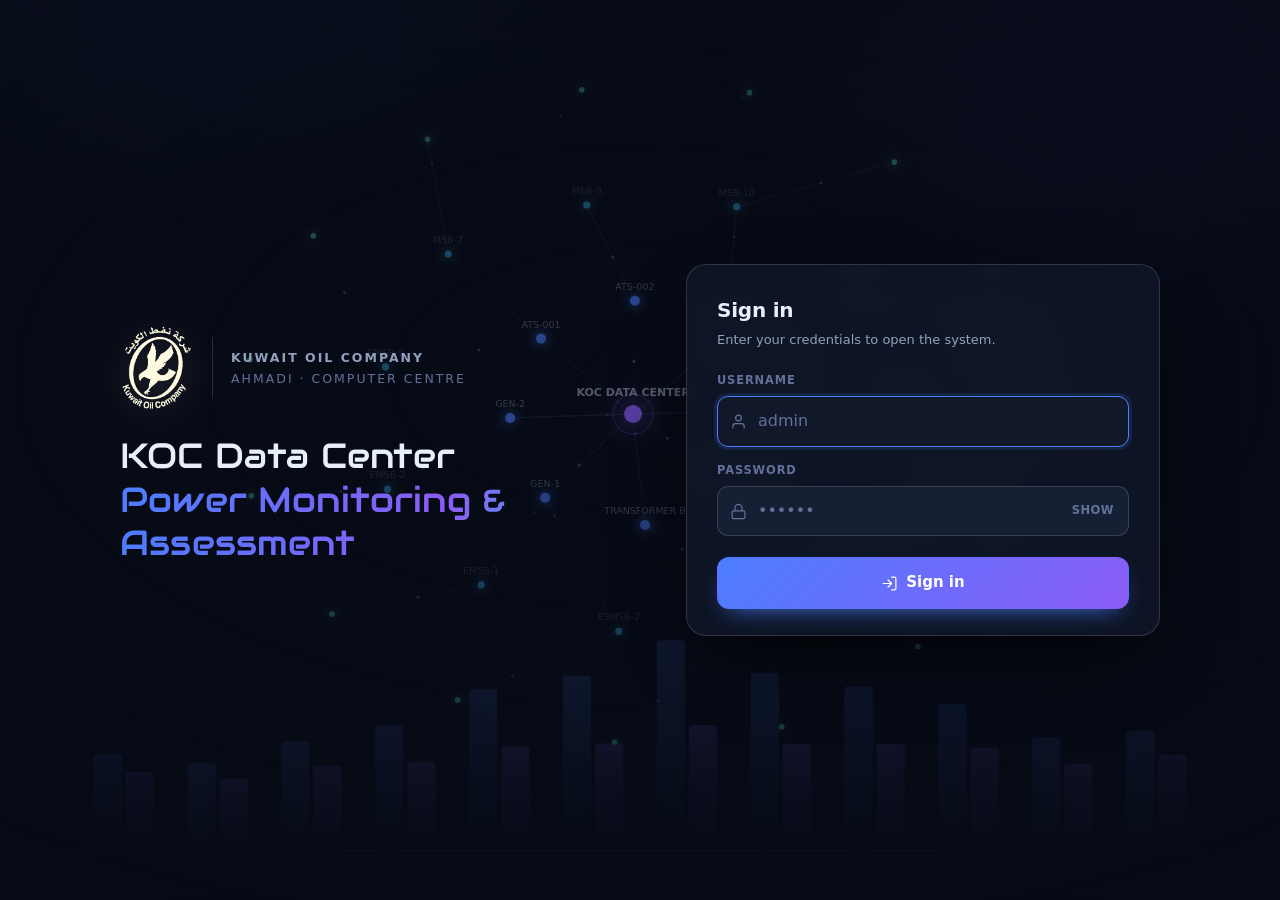
==== commit ad474e57: "Harden Code.gs now that its URL is public The Apps Script URL is built into a page served from a pub" ====
--- a/index.html
+++ b/index.html
@@ -6,8 +6,8 @@
 <title>KOC Data Center — Electrical Records</title>
 <link rel="icon" href="favicon.png" type="image/png">
 <link rel="apple-touch-icon" href="apple-touch-icon.png">
-<link rel="stylesheet" href="assets/css/theme.css?v=86dce53a">
-<script src="assets/js/auth.js?v=86dce53a"></script>
+<link rel="stylesheet" href="assets/css/theme.css?v=8522e0c6">
+<script src="assets/js/auth.js?v=8522e0c6"></script>
 <script>KOCAuth.require();</script>
 <style>
     /* ---------- hero ---------- */
@@ -593,10 +593,10 @@
     });
 })();
 </script>
-<script src="assets/js/config.js?v=86dce53a"></script>
-<script src="assets/js/koc-criteria.js?v=86dce53a"></script>
-<script src="assets/js/system-model.js?v=86dce53a"></script>
-<script src="assets/js/home.js?v=86dce53a"></script>
-<script src="assets/js/auth-ui.js?v=86dce53a"></script>
+<script src="assets/js/config.js?v=8522e0c6"></script>
+<script src="assets/js/koc-criteria.js?v=8522e0c6"></script>
+<script src="assets/js/system-model.js?v=8522e0c6"></script>
+<script src="assets/js/home.js?v=8522e0c6"></script>
+<script src="assets/js/auth-ui.js?v=8522e0c6"></script>
 </body>
 </html>
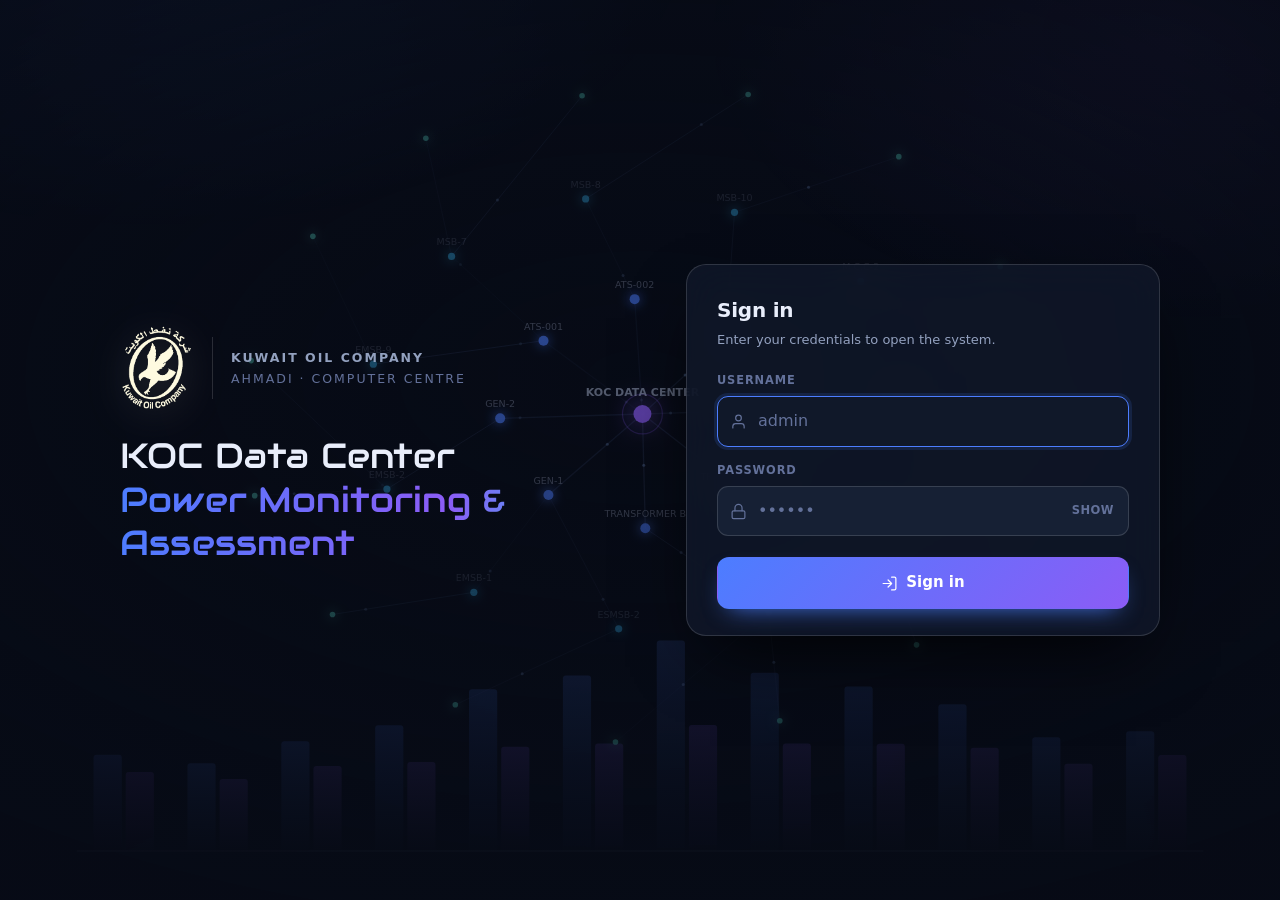
==== commit 4948b7cd: "PDU drawings revision 10-09-2026: twelve ways relabelled Source: 02-Drawings/PDU 1 to 8 Single Line " ====
--- a/index.html
+++ b/index.html
@@ -6,8 +6,8 @@
 <title>KOC Data Center — Electrical Records</title>
 <link rel="icon" href="favicon.png" type="image/png">
 <link rel="apple-touch-icon" href="apple-touch-icon.png">
-<link rel="stylesheet" href="assets/css/theme.css?v=8522e0c6">
-<script src="assets/js/auth.js?v=8522e0c6"></script>
+<link rel="stylesheet" href="assets/css/theme.css?v=520ed4f1">
+<script src="assets/js/auth.js?v=520ed4f1"></script>
 <script>KOCAuth.require();</script>
 <style>
     /* ---------- hero ---------- */
@@ -593,10 +593,10 @@
     });
 })();
 </script>
-<script src="assets/js/config.js?v=8522e0c6"></script>
-<script src="assets/js/koc-criteria.js?v=8522e0c6"></script>
-<script src="assets/js/system-model.js?v=8522e0c6"></script>
-<script src="assets/js/home.js?v=8522e0c6"></script>
-<script src="assets/js/auth-ui.js?v=8522e0c6"></script>
+<script src="assets/js/config.js?v=520ed4f1"></script>
+<script src="assets/js/koc-criteria.js?v=520ed4f1"></script>
+<script src="assets/js/system-model.js?v=520ed4f1"></script>
+<script src="assets/js/home.js?v=520ed4f1"></script>
+<script src="assets/js/auth-ui.js?v=520ed4f1"></script>
 </body>
 </html>
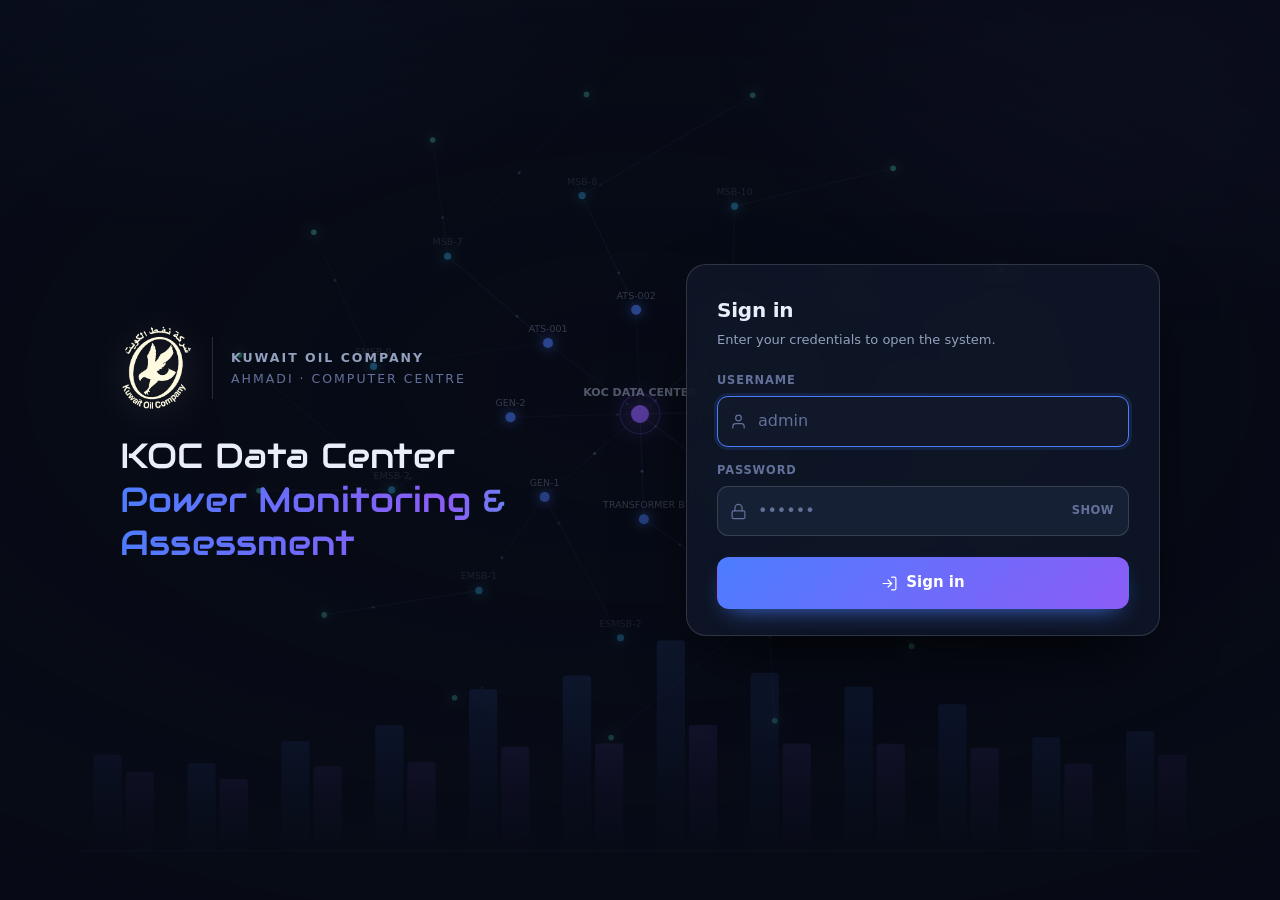
==== commit 5ce5b40b: "Add the Cabinet Load page Every cabinet is fed from two PDUs, one per UPS. This page asks, for each " ====
--- a/index.html
+++ b/index.html
@@ -6,8 +6,8 @@
 <title>KOC Data Center — Electrical Records</title>
 <link rel="icon" href="favicon.png" type="image/png">
 <link rel="apple-touch-icon" href="apple-touch-icon.png">
-<link rel="stylesheet" href="assets/css/theme.css?v=520ed4f1">
-<script src="assets/js/auth.js?v=520ed4f1"></script>
+<link rel="stylesheet" href="assets/css/theme.css?v=b031f2f0">
+<script src="assets/js/auth.js?v=b031f2f0"></script>
 <script>KOCAuth.require();</script>
 <style>
     /* ---------- hero ---------- */
@@ -337,6 +337,10 @@
                     <svg class="i" viewBox="0 0 24 24"><path d="M4 19V5m0 14h16M8 15l3-4 3 3 5-7"/></svg>
                     Power System Assessment
                 </a>
+                <a href="cabinets.html">
+                    <svg class="i" viewBox="0 0 24 24"><path d="M5 3h14v18H5zM5 9h14M5 15h14M9 6h.01M9 12h.01M9 18h.01"/></svg>
+                    Cabinet Load
+                </a>
                 <a href="additional-load.html">
                     <svg class="i" viewBox="0 0 24 24"><path d="M12 5v14M5 12h14"/></svg>
                     Additional Load Study
@@ -541,6 +545,18 @@
                         The recorded currents judged against the KOC criteria &mdash; transformer
                         contingency capacity, generator capacity, feeder ratings and the headroom
                         left for additional load. Every verdict cites its clause.
+                    </p>
+                </a>
+
+                <a class="card" href="cabinets.html">
+                    <div class="card-top">
+                        <svg class="i" viewBox="0 0 24 24"><path d="M5 3h14v18H5zM5 9h14M5 15h14M9 6h.01M9 12h.01M9 18h.01"/></svg>
+                        <h3>Cabinet Load</h3>
+                        <svg class="go" viewBox="0 0 24 24"><path d="M5 12h14M13 6l6 6-6 6"/></svg>
+                    </div>
+                    <p>
+                        Every cabinet&rsquo;s load on its two feeds, and whether either PDU alone
+                        could carry it &mdash; breaker by breaker, and for each whole PDU pair.
                     </p>
                 </a>
 
@@ -593,10 +609,10 @@
     });
 })();
 </script>
-<script src="assets/js/config.js?v=520ed4f1"></script>
-<script src="assets/js/koc-criteria.js?v=520ed4f1"></script>
-<script src="assets/js/system-model.js?v=520ed4f1"></script>
-<script src="assets/js/home.js?v=520ed4f1"></script>
-<script src="assets/js/auth-ui.js?v=520ed4f1"></script>
+<script src="assets/js/config.js?v=b031f2f0"></script>
+<script src="assets/js/koc-criteria.js?v=b031f2f0"></script>
+<script src="assets/js/system-model.js?v=b031f2f0"></script>
+<script src="assets/js/home.js?v=b031f2f0"></script>
+<script src="assets/js/auth-ui.js?v=b031f2f0"></script>
 </body>
 </html>
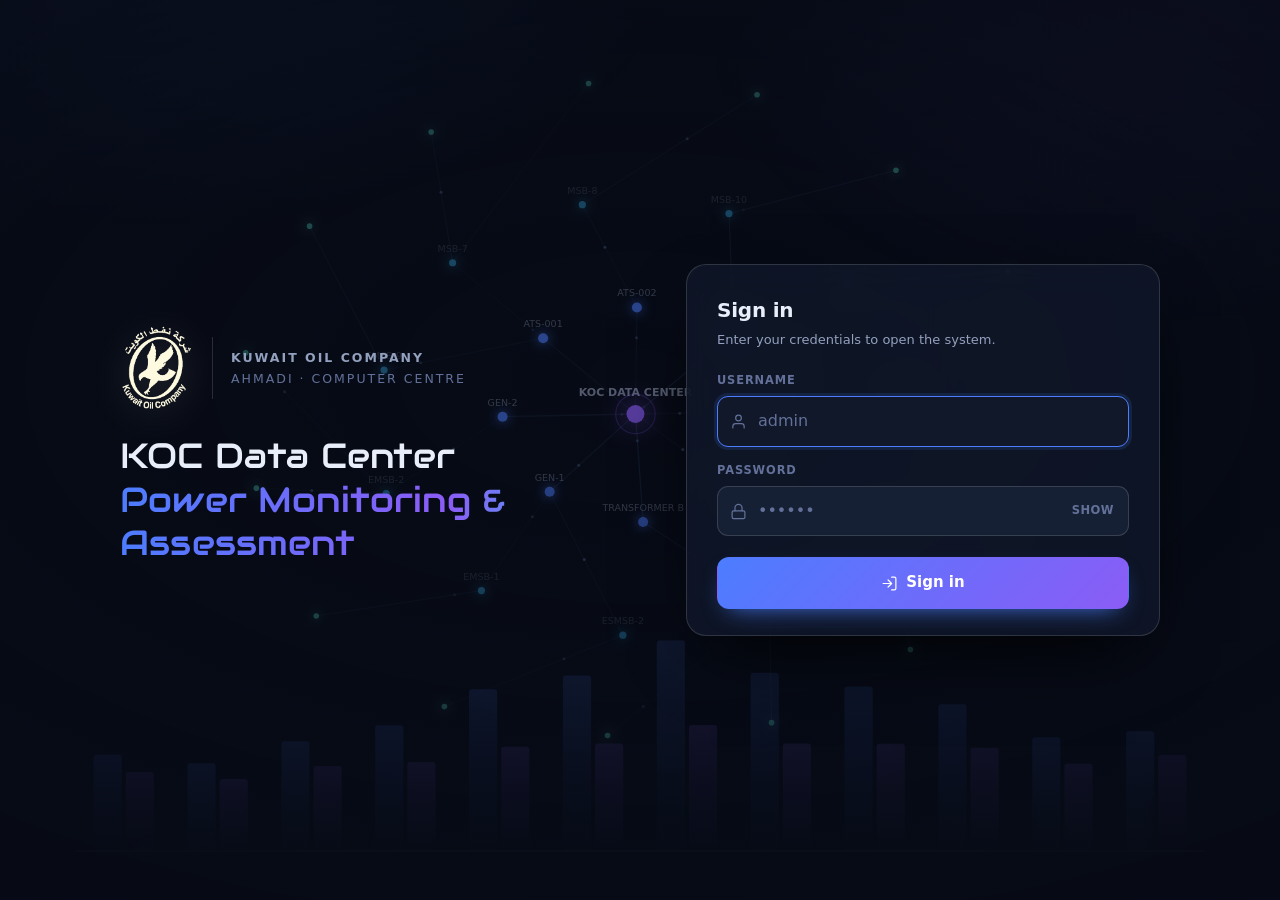
==== commit 7f59068b: "Rearrange the sidebar: Home first, a signed-in card at the foot - Home moves from a lone "Reference"" ====
--- a/index.html
+++ b/index.html
@@ -6,8 +6,8 @@
 <title>KOC Data Center — Electrical Records</title>
 <link rel="icon" href="favicon.png" type="image/png">
 <link rel="apple-touch-icon" href="apple-touch-icon.png">
-<link rel="stylesheet" href="assets/css/theme.css?v=b031f2f0">
-<script src="assets/js/auth.js?v=b031f2f0"></script>
+<link rel="stylesheet" href="assets/css/theme.css?v=613528f5">
+<script src="assets/js/auth.js?v=613528f5"></script>
 <script>KOCAuth.require();</script>
 <style>
     /* ---------- hero ---------- */
@@ -308,16 +308,23 @@
 
 <div class="app">
     <aside class="sidebar">
-        <div class="brand">
+        <a class="brand" href="index.html" title="Home" aria-current="page">
             <div class="brand-badge">DC</div>
             <div>
                 <div class="brand-name">KOC Data Center</div>
                 <div class="brand-sub">Electrical records</div>
             </div>
-        </div>
-
-        <div>
-            <div class="nav-label">Readings</div>
+        </a>
+
+        <nav class="nav nav-home">
+            <a href="index.html" class="active" aria-current="page">
+                <svg class="i" viewBox="0 0 24 24"><path d="M3 10.5 12 3l9 7.5M5 9v12h14V9M10 21v-6h4v6"/></svg>
+                Home
+            </a>
+        </nav>
+
+        <div class="nav-group">
+            <div class="nav-label">Records</div>
             <nav class="nav">
                 <a href="load-reading.html">
                     <svg class="i" viewBox="0 0 24 24"><path d="M3 12h4l3 8 4-16 3 8h4"/></svg>
@@ -330,7 +337,7 @@
             </nav>
         </div>
 
-        <div>
+        <div class="nav-group">
             <div class="nav-label">Analysis</div>
             <nav class="nav">
                 <a href="assessment.html">
@@ -349,10 +356,16 @@
         </div>
 
         <div class="side-foot">
-            <button id="signOut" class="side-signout" type="button">
-                <svg class="i" viewBox="0 0 24 24"><path d="M9 21H5a2 2 0 0 1-2-2V5a2 2 0 0 1 2-2h4M16 17l5-5-5-5M21 12H9"/></svg>
-                <span>Sign out <em id="whoAmI"></em></span>
-            </button>
+            <div class="side-user">
+                <div class="side-avatar" id="whoInitial" aria-hidden="true">?</div>
+                <div class="side-who">
+                    <div class="side-name" id="whoAmI">Signed in</div>
+                    <div class="side-role">Signed in</div>
+                </div>
+                <button id="signOut" class="side-signout" type="button" aria-label="Sign out">
+                    <svg class="i" viewBox="0 0 24 24"><path d="M9 21H5a2 2 0 0 1-2-2V5a2 2 0 0 1 2-2h4M16 17l5-5-5-5M21 12H9"/></svg>
+                </button>
+            </div>
         </div>
     </aside>
 
@@ -609,10 +622,10 @@
     });
 })();
 </script>
-<script src="assets/js/config.js?v=b031f2f0"></script>
-<script src="assets/js/koc-criteria.js?v=b031f2f0"></script>
-<script src="assets/js/system-model.js?v=b031f2f0"></script>
-<script src="assets/js/home.js?v=b031f2f0"></script>
-<script src="assets/js/auth-ui.js?v=b031f2f0"></script>
+<script src="assets/js/config.js?v=613528f5"></script>
+<script src="assets/js/koc-criteria.js?v=613528f5"></script>
+<script src="assets/js/system-model.js?v=613528f5"></script>
+<script src="assets/js/home.js?v=613528f5"></script>
+<script src="assets/js/auth-ui.js?v=613528f5"></script>
 </body>
 </html>
--- a/assets/css/theme.css
+++ b/assets/css/theme.css
@@ -203,19 +203,12 @@
     stroke-width: 1.7; stroke-linecap: round; stroke-linejoin: round;
 }
 
-.side-foot { margin-top: auto; }
-
-.side-card {
-    background: var(--surface);
-    border: 1px solid var(--border);
-    border-radius: 13px;
-    padding: 11px 12px;
-    font-size: 11.6px;
-    color: var(--text-faint);
-    line-height: 1.5;
-}
-
-.side-card b { color: var(--text-dim); font-weight: 600; }
+/* Home stands alone above the groups, with no label of its own. The rule
+   over it sets the brand off from the navigation - on the nav rather than
+   under the brand, whose rounded corners would bend a border into a curve. */
+.nav-home { margin-top: -4px; padding-top: 16px; border-top: 1px solid var(--border); }
+
+.side-foot { margin-top: auto; display: flex; flex-direction: column; gap: 10px; }
 
 /* ---------- docked sidebar ----------
    Collapses to an icon rail, which gives a wide drawing back about 200px
@@ -811,8 +804,8 @@
     .sidebar .nav a { white-space: nowrap; padding: 8px 10px; font-size: 13px; }
     .sidebar .nav a.soon { display: none; }
     .sidebar .nav .tag { display: none; }
-    /* one page in the group, and it was being clipped mid-word */
-    .sidebar .nav-ref { display: none; }
+    /* the brand is the home link on a phone, so Home need not take a slot */
+    .sidebar .nav-home { display: none; }
 
     .page-title { font-size: 21px; }
     .page-sub   { font-size: 13px; }
@@ -990,18 +983,55 @@
 /* On a desktop the page is short enough to scroll; these are for the phone. */
 @media (min-width: 900px) and (pointer: fine) { .jump { display: none; } }
 
-/* ---------- sign out ---------- */
+/* ---------- who is signed in, and the way out ---------- */
+
+.side-user {
+    display: flex; align-items: center; gap: 10px;
+    padding: 8px 8px 8px 10px;
+    border-radius: 13px; border: 1px solid var(--border);
+    background: var(--surface);
+}
+.side-avatar {
+    width: 32px; height: 32px; flex: 0 0 32px;
+    border-radius: 50%;
+    display: grid; place-items: center;
+    background: var(--accent-soft); color: var(--accent);
+    border: 1px solid rgba(76,125,255,.30);
+    font-size: 13px; font-weight: 700;
+}
+.side-who  { flex: 1 1 auto; min-width: 0; line-height: 1.3; }
+.side-name {
+    font-size: 13px; font-weight: 600; color: var(--text);
+    white-space: nowrap; overflow: hidden; text-overflow: ellipsis;
+}
+.side-role { font-size: 11px; color: var(--text-faint); }
 
 .side-signout {
-    width: 100%; display: flex; align-items: center; gap: 9px;
-    padding: 10px 12px; margin-bottom: 10px;
-    border-radius: 11px; border: 1px solid var(--border);
-    background: var(--surface-2); color: var(--text-dim);
-    font-size: 12.6px; font-weight: 600; text-align: left;
-}
-.side-signout:hover { color: var(--text); border-color: var(--border-strong); }
-.side-signout .i { width: 15px; height: 15px; flex: 0 0 auto; }
-.side-signout em { font-style: normal; color: var(--text-faint); font-weight: 500; }
+    width: 34px; height: 34px; flex: 0 0 34px;
+    display: grid; place-items: center; padding: 0;
+    border-radius: 9px; border: 1px solid transparent;
+    background: transparent; color: var(--text-faint); cursor: pointer;
+    transition: background .15s, color .15s, border-color .15s;
+}
+.side-signout:hover,
+.side-signout:focus-visible {
+    color: var(--bad); background: var(--bad-soft);
+    border-color: rgba(248,113,113,.30); outline: none;
+}
+.side-signout .i { width: 16px; height: 16px; flex: 0 0 auto; }
+
+/* the sheet link, on Load Reading only */
+.side-status {
+    display: flex; align-items: center; gap: 8px;
+    padding: 0 4px 0 8px;
+    font-size: 11.6px; color: var(--text-faint);
+}
+.side-status #connState { flex: 1 1 auto; min-width: 0; white-space: nowrap; overflow: hidden; text-overflow: ellipsis; }
+.side-dot {
+    width: 7px; height: 7px; flex: 0 0 7px; border-radius: 50%;
+    background: var(--good); box-shadow: 0 0 0 3px var(--good-soft);
+}
+.side-status.off .side-dot { background: var(--text-faint); box-shadow: none; }
 
 /* ---------- who is taking the readings ---------- */
 
@@ -1048,9 +1078,8 @@
 html[data-theme="light"] #themeBtn .ico-moon { display: block; }
 
 /* ---------- the brand is the way home ----------
-   Below 620px the Reference group (and with it "Project home") is hidden to
-   keep the mobile bar to one row, which left no way back to the home page on
-   a phone. The brand is on every page and always visible, so it is the link. */
+   Below 620px the Home link is hidden to keep the mobile bar to one row. The
+   brand is on every page and always visible, so it is the way back. */
 
 a.brand { text-decoration: none; color: inherit; border-radius: 12px; }
 a.brand:hover .brand-name { color: var(--accent); }
@@ -1082,22 +1111,25 @@
         right: -14px;
         flex: 0 0 auto;
         background: var(--bg-elev);
-        /* soft left edge, so the nav fades under it rather than butting up */
-        box-shadow: -12px 0 12px -6px var(--bg-elev);
+        /* soft left edge, so the nav fades under it rather than butting up;
+           the solid right one covers a sub-pixel sliver of nav text that
+           otherwise shows at the screen edge when the width is fractional */
+        box-shadow: -12px 0 12px -6px var(--bg-elev), 4px 0 0 var(--bg-elev);
     }
 
-    /* the notes card is reference material, not a control - it stays out */
-    .side-foot .side-card { display: none; }
+    .side-foot { flex-direction: row; }
+
+    /* the brand row has no room for the name card - just the button */
+    .side-status, .side-avatar, .side-who { display: none; }
+    .side-user { padding: 0; border: 0; background: none; }
 
     .side-signout {
-        width: auto;
-        margin: 0;
-        padding: 10px 12px;
-        min-width: 44px;            /* a thumb needs 44 in both directions */
-        min-height: 44px;
-        justify-content: center;
+        width: 44px; height: 44px;  /* a thumb needs 44 in both directions */
+        flex: 0 0 44px;
+        border-radius: 11px; border-color: var(--border);
+        background: var(--surface-2); color: var(--text-dim);
     }
 
-    /* icon only; the name is on the page the button leads to */
-    .side-signout span { display: none; }
-}
+    /* in a row the rule would float mid-air */
+    .nav-home { margin-top: 0; padding-top: 0; border-top: 0; }
+}
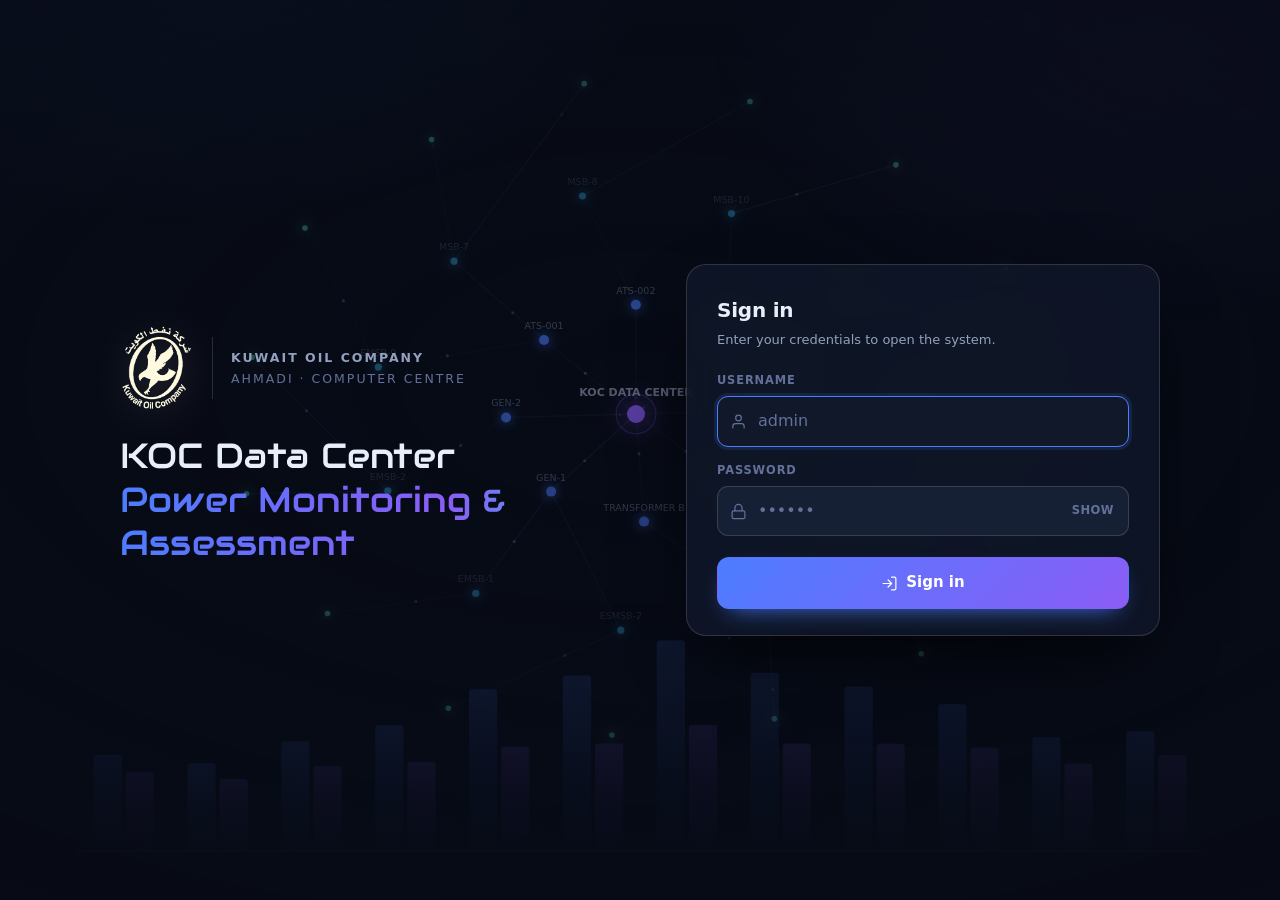
==== commit d1f74ae6: "Cabinet Load: what happens if EMSB-1 or EMSB-2 fails Each EMSB is only its UPS's input board: a 1000" ====
--- a/index.html
+++ b/index.html
@@ -6,8 +6,8 @@
 <title>KOC Data Center — Electrical Records</title>
 <link rel="icon" href="favicon.png" type="image/png">
 <link rel="apple-touch-icon" href="apple-touch-icon.png">
-<link rel="stylesheet" href="assets/css/theme.css?v=613528f5">
-<script src="assets/js/auth.js?v=613528f5"></script>
+<link rel="stylesheet" href="assets/css/theme.css?v=3466af81">
+<script src="assets/js/auth.js?v=3466af81"></script>
 <script>KOCAuth.require();</script>
 <style>
     /* ---------- hero ---------- */
@@ -622,10 +622,10 @@
     });
 })();
 </script>
-<script src="assets/js/config.js?v=613528f5"></script>
-<script src="assets/js/koc-criteria.js?v=613528f5"></script>
-<script src="assets/js/system-model.js?v=613528f5"></script>
-<script src="assets/js/home.js?v=613528f5"></script>
-<script src="assets/js/auth-ui.js?v=613528f5"></script>
+<script src="assets/js/config.js?v=3466af81"></script>
+<script src="assets/js/koc-criteria.js?v=3466af81"></script>
+<script src="assets/js/system-model.js?v=3466af81"></script>
+<script src="assets/js/home.js?v=3466af81"></script>
+<script src="assets/js/auth-ui.js?v=3466af81"></script>
 </body>
 </html>
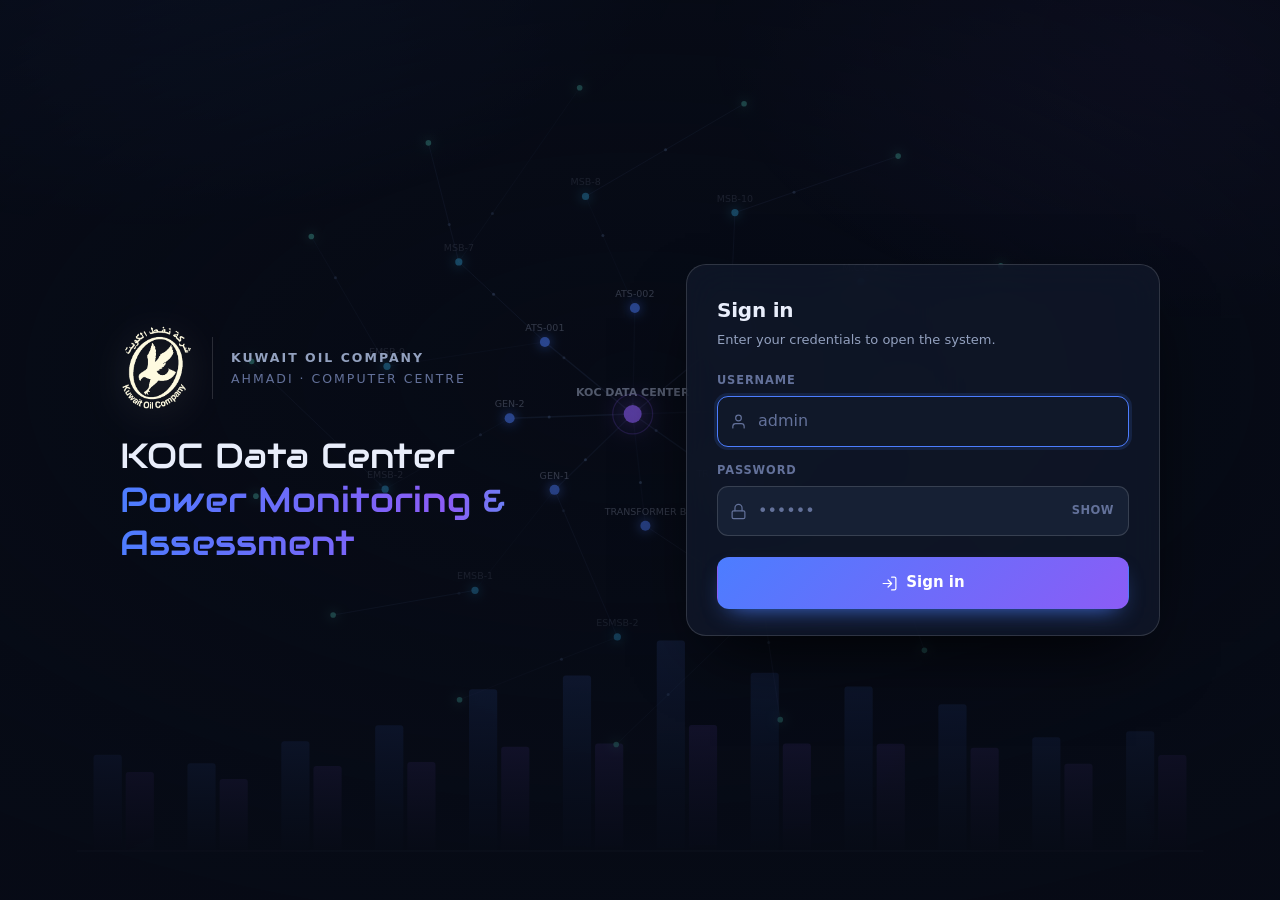
==== commit 44e049fb: "Single line diagram: live cabinets per zone, counted not typed The zone boxes carried the load workb" ====
--- a/index.html
+++ b/index.html
@@ -6,8 +6,8 @@
 <title>KOC Data Center — Electrical Records</title>
 <link rel="icon" href="favicon.png" type="image/png">
 <link rel="apple-touch-icon" href="apple-touch-icon.png">
-<link rel="stylesheet" href="assets/css/theme.css?v=3466af81">
-<script src="assets/js/auth.js?v=3466af81"></script>
+<link rel="stylesheet" href="assets/css/theme.css?v=11982b27">
+<script src="assets/js/auth.js?v=11982b27"></script>
 <script>KOCAuth.require();</script>
 <style>
     /* ---------- hero ---------- */
@@ -622,10 +622,10 @@
     });
 })();
 </script>
-<script src="assets/js/config.js?v=3466af81"></script>
-<script src="assets/js/koc-criteria.js?v=3466af81"></script>
-<script src="assets/js/system-model.js?v=3466af81"></script>
-<script src="assets/js/home.js?v=3466af81"></script>
-<script src="assets/js/auth-ui.js?v=3466af81"></script>
+<script src="assets/js/config.js?v=11982b27"></script>
+<script src="assets/js/koc-criteria.js?v=11982b27"></script>
+<script src="assets/js/system-model.js?v=11982b27"></script>
+<script src="assets/js/home.js?v=11982b27"></script>
+<script src="assets/js/auth-ui.js?v=11982b27"></script>
 </body>
 </html>
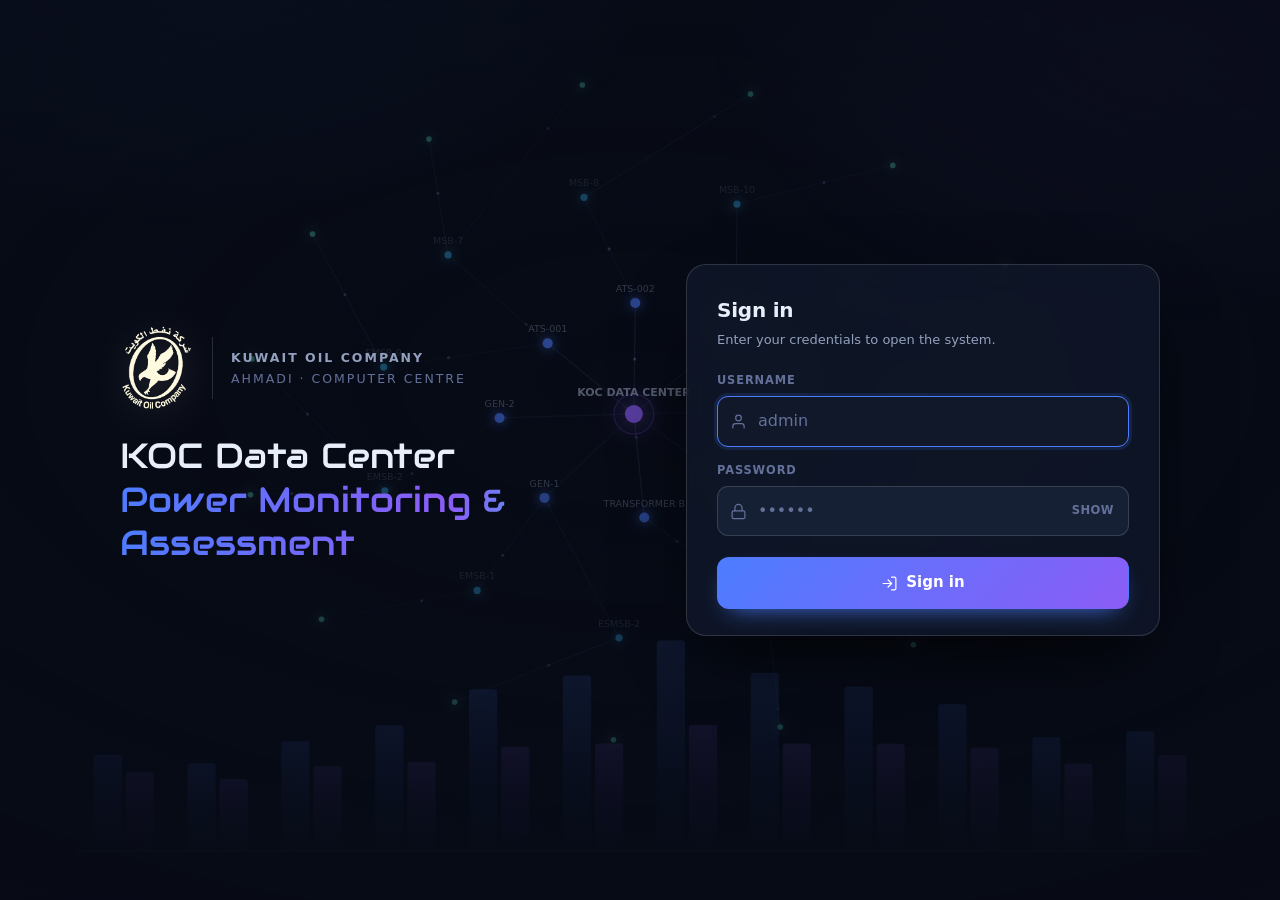
==== commit 5bcc5485: "A-01 is out of service: PDU-1 Q1 and PDU-6 Q1 are spare Advised by Jais, 2026-09-12. Held as "SPARE " ====
--- a/index.html
+++ b/index.html
@@ -6,8 +6,8 @@
 <title>KOC Data Center — Electrical Records</title>
 <link rel="icon" href="favicon.png" type="image/png">
 <link rel="apple-touch-icon" href="apple-touch-icon.png">
-<link rel="stylesheet" href="assets/css/theme.css?v=11982b27">
-<script src="assets/js/auth.js?v=11982b27"></script>
+<link rel="stylesheet" href="assets/css/theme.css?v=d028c725">
+<script src="assets/js/auth.js?v=d028c725"></script>
 <script>KOCAuth.require();</script>
 <style>
     /* ---------- hero ---------- */
@@ -622,10 +622,10 @@
     });
 })();
 </script>
-<script src="assets/js/config.js?v=11982b27"></script>
-<script src="assets/js/koc-criteria.js?v=11982b27"></script>
-<script src="assets/js/system-model.js?v=11982b27"></script>
-<script src="assets/js/home.js?v=11982b27"></script>
-<script src="assets/js/auth-ui.js?v=11982b27"></script>
+<script src="assets/js/config.js?v=d028c725"></script>
+<script src="assets/js/koc-criteria.js?v=d028c725"></script>
+<script src="assets/js/system-model.js?v=d028c725"></script>
+<script src="assets/js/home.js?v=d028c725"></script>
+<script src="assets/js/auth-ui.js?v=d028c725"></script>
 </body>
 </html>
